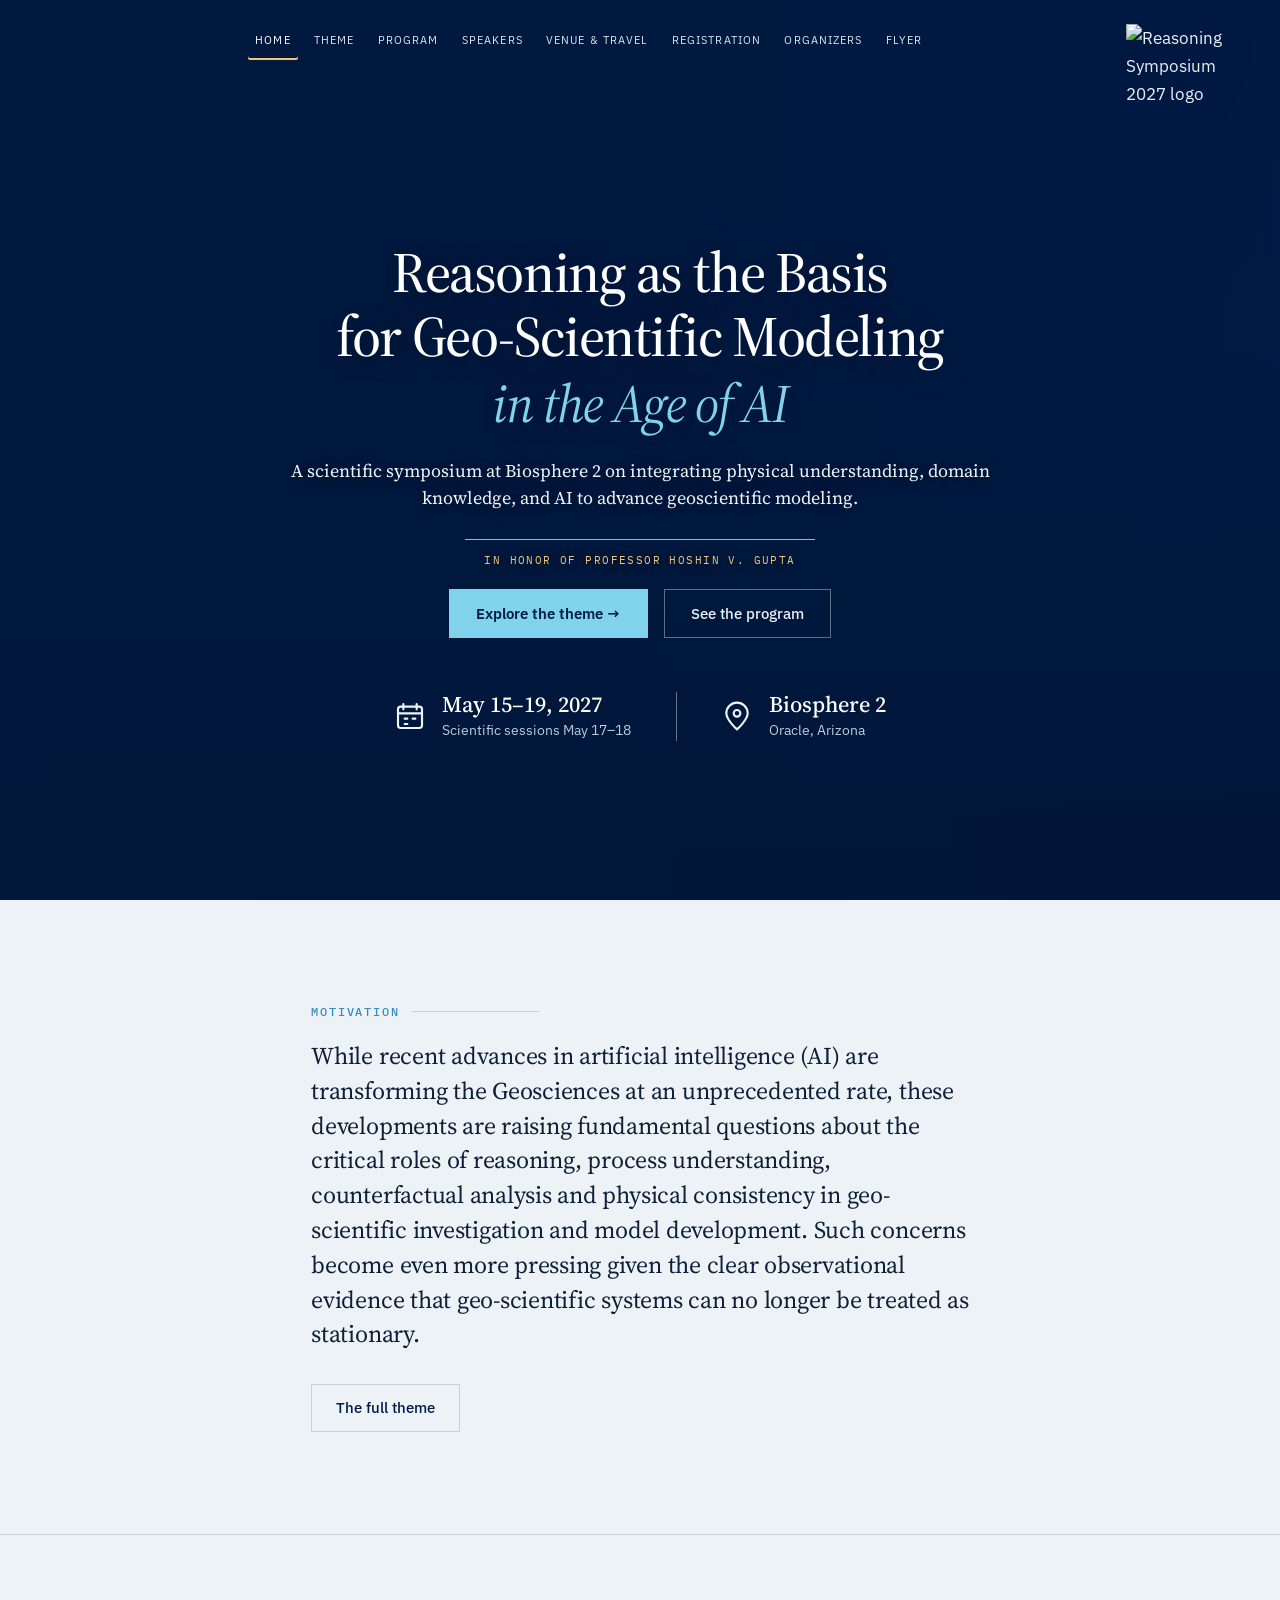
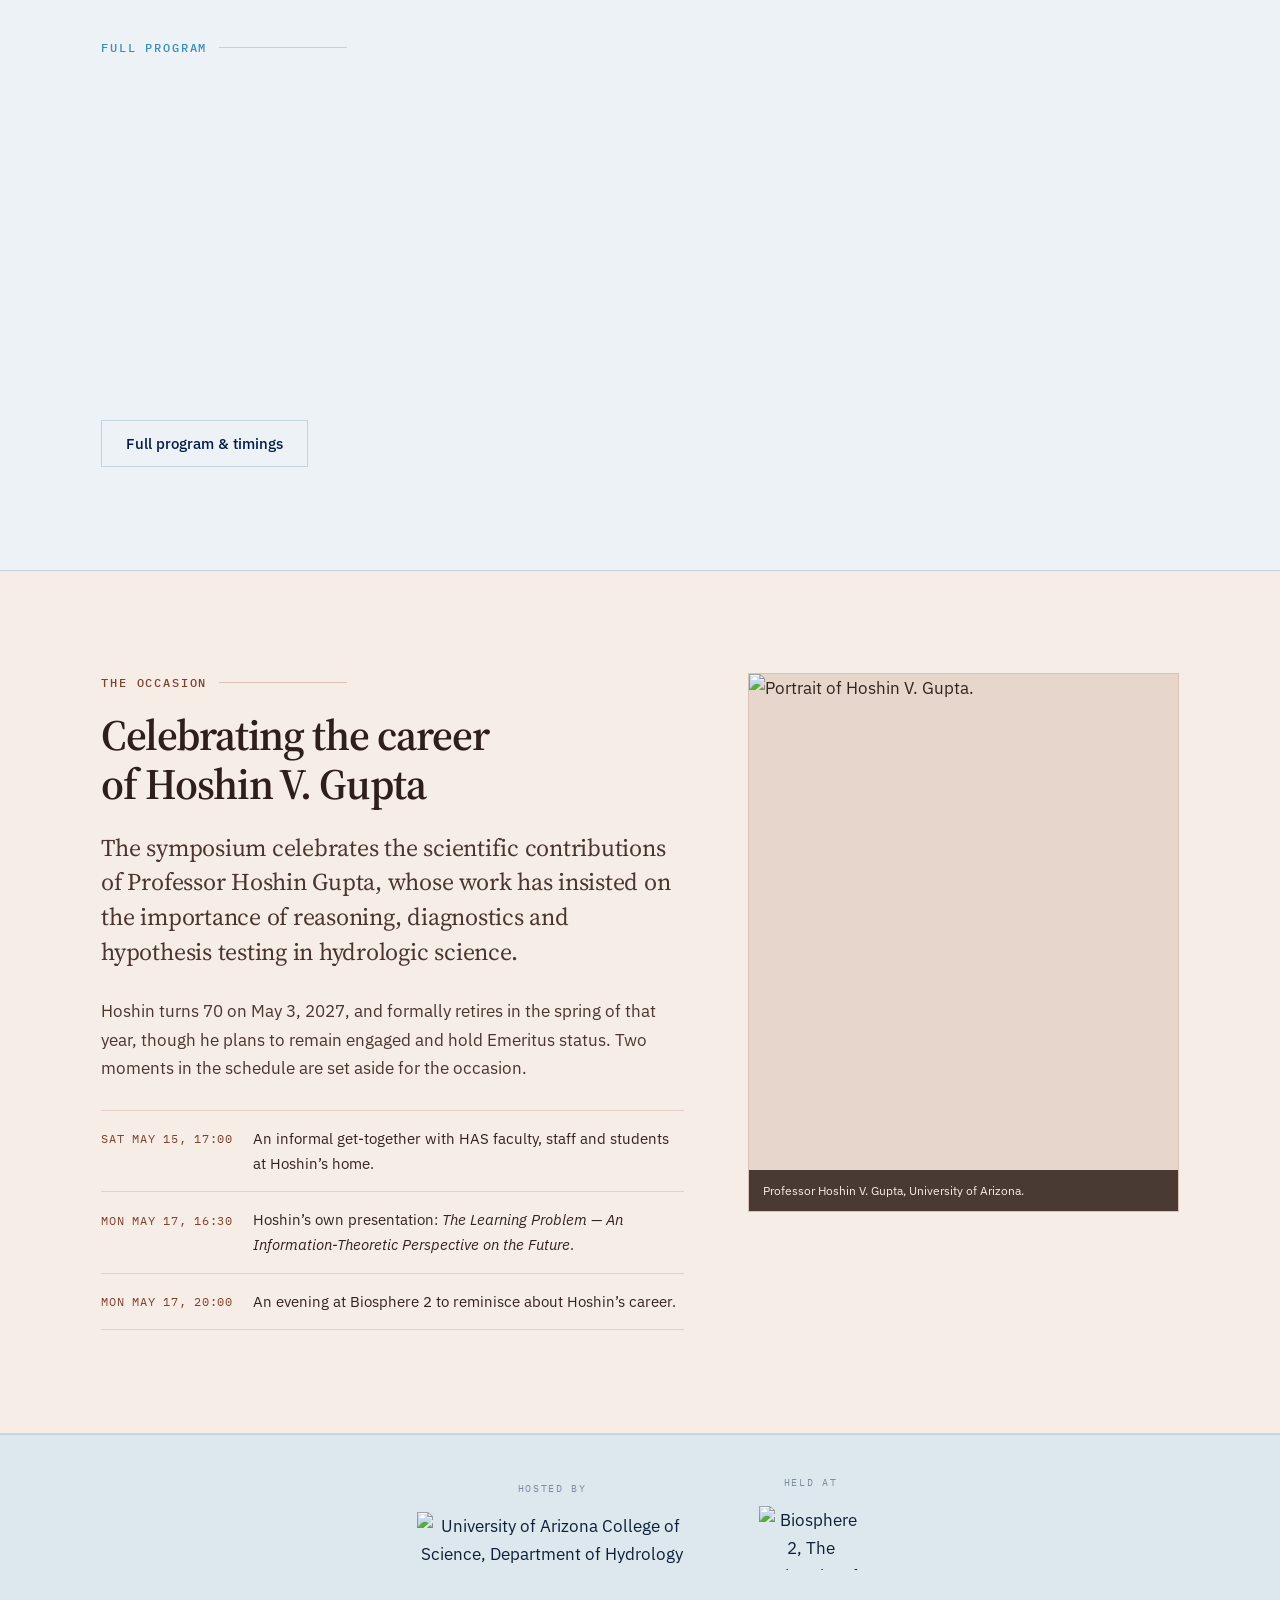
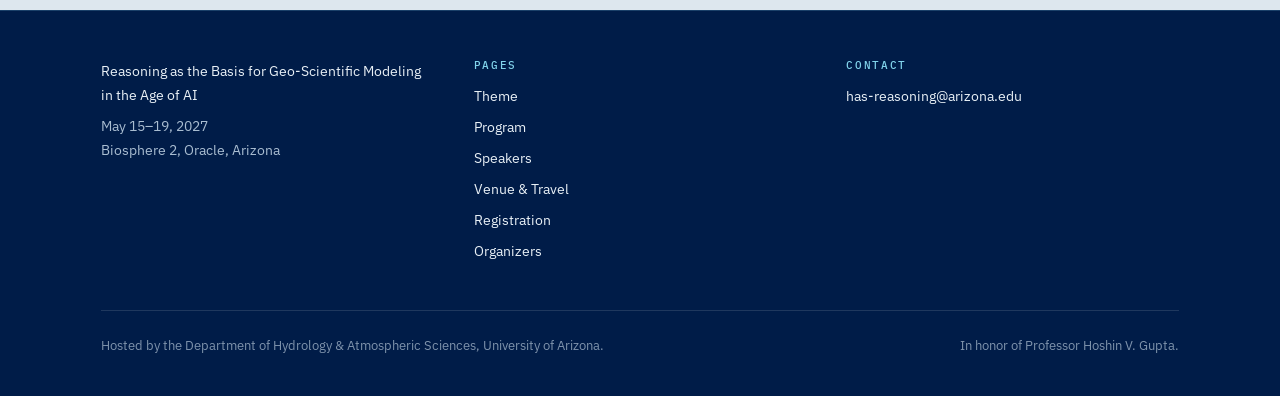
==== index.html @ d06abe56 "Update index.html" ====
<!DOCTYPE html>
<html lang="en">
<head>
<meta charset="utf-8">
<meta name="viewport" content="width=device-width, initial-scale=1">
<title>Reasoning as the Basis for Geo-Scientific Modeling in the Age of AI</title>
<meta name="description" content="A two-day scientific symposium at Biosphere 2, May 2027, on reasoning as the basis for geo-scientific modeling in the age of AI, honoring Professor Hoshin V. Gupta.">
<meta property="og:title" content="Reasoning as the Basis for Geo-Scientific Modeling in the Age of AI">
<meta property="og:description" content="A symposium on reasoning, scientific understanding, and the future of geoscientific modeling.">
<meta property="og:type" content="website">
<link rel="preconnect" href="https://fonts.googleapis.com">
<link rel="preconnect" href="https://fonts.gstatic.com" crossorigin>
<link href="https://fonts.googleapis.com/css2?family=Newsreader:ital,opsz,wght@0,6..72,300..600;1,6..72,300..500&family=IBM+Plex+Mono:wght@400;500&family=IBM+Plex+Sans:wght@400;500;600&display=swap" rel="stylesheet">
<link rel="stylesheet"href="assets/css/site.css?v=20261022editorial2">
<link rel="preload" as="image" href="assets/img/hero-biosphere2.jpg" fetchpriority="high">
<script>document.documentElement.className += " js";</script>
</head>
<body class="home-page">
<a class="skip" href="#main">Skip to content</a>
  <header class="masthead">
    <div class="wrap masthead__inner">
      <a class="brand" href="index.html">
        <b>Reasoning &amp; Geo-Scientific Modeling</b>
        <span>Biosphere 2 &middot; May 15–19, 2027</span>
      </a>
      <button class="nav-toggle" type="button" aria-expanded="false" aria-controls="primary-nav">Menu</button>
      <nav class="nav" id="primary-nav" aria-label="Primary">
        <a href="index.html" aria-current="page">Home</a>
        <a href="theme.html">Theme</a>
        <a href="program.html">Program</a>
        <a href="speakers.html">Speakers</a>
        <a href="venue.html">Venue &amp; Travel</a>
        <a href="register.html">Registration</a>
        <a href="organizers.html">Organizers</a>
        <a href="flyer.html">Flyer</a>
      </nav>
    </div>
  </header>
  <main id="main">
  <section class="hero hero--home">
    <div class="hero__media" aria-hidden="true"></div>
    <div class="hero__frame" aria-hidden="true"></div>
  
    <img class="hero__logo"
         src="assets/img/workshop-logo.webp"
         alt="Reasoning Symposium 2027 logo"
         width="800" height="800">
  
    <div class="wrap hero__inner">
  
      <h1>
        Reasoning as the Basis<br>
        for Geo-Scientific Modeling
        <em>in the Age of AI</em>
      </h1>
  
      <p class="hero__sub">
        A scientific symposium at Biosphere 2
        on integrating physical understanding,
        domain knowledge, and AI to advance
        geoscientific modeling.
      </p>
  
      <p class="hero__honoree">
        In honor of Professor Hoshin V. Gupta
      </p>
  
      <div class="btn-row">
        <a class="btn btn--primary" href="theme.html">
          Explore the theme &rarr;
        </a>
        <a class="btn btn--ghost" href="program.html">
          See the program
        </a>
      </div>
  
      <div class="hero__facts">
  
        <div class="hero__fact">
          <svg class="hero__fact-icon"
               viewBox="0 0 24 24"
               aria-hidden="true">
            <rect x="3" y="5" width="18" height="16" rx="2"/>
            <path d="M7 3v4M17 3v4M3 10h18"/>
            <path d="M8 14h2M14 14h2M8 18h2"/>
          </svg>
  
          <div>
            <strong>May 15–19, 2027</strong>
            <span>Scientific sessions May 17–18</span>
          </div>
        </div>
  
        <div class="hero__fact">
          <svg class="hero__fact-icon"
               viewBox="0 0 24 24"
               aria-hidden="true">
            <path d="M20 10c0 5-8 12-8 12S4 15 4 10
                     a8 8 0 1 1 16 0Z"/>
            <circle cx="12" cy="10" r="2.5"/>
          </svg>
  
          <div>
            <strong>Biosphere 2</strong>
            <span>Oracle, Arizona</span>
          </div>
        </div>
  
      </div>
  
    </div>
  </section>
  <section class="section">
    <div class="wrap wrap--narrow">
      <p class="eyebrow">Motivation</p>
      <p class="lede">While recent advances in artificial intelligence (AI) are transforming the
      Geosciences at an unprecedented rate, these developments are raising fundamental questions
      about the critical roles of reasoning, process understanding, counterfactual analysis and
      physical consistency in geo-scientific investigation and model development. Such concerns
      become even more pressing given the clear observational evidence that geo-scientific systems
      can no longer be treated as stationary.</p>
      <div class="btn-row"><a class="btn btn--light" href="theme.html">The full theme</a></div>
    </div>
  </section>
  <section class="section">
    <div class="wrap">
      <p class="eyebrow">Full program</p>
      <div class="grid grid--3">
        <article class="card session-key s-models reveal">
          <p class="card__tag">Monday &amp; Tuesday mornings</p>
          <h3>Models as Support for Understanding, Reasoning &amp; Discovery</h3>
          <p>What it takes for a model to function as an instrument of understanding: diagnostics,
          misspecification, and the bridge between process-based and learned representations.</p>
        </article>
        <article class="card session-key s-reflect reveal" data-delay="90">
          <p class="card__tag">Monday afternoon</p>
          <h3>The Learning Problem &mdash; Reflections on Four Decades of Systems Theory</h3>
          <p>A long view of what systems theory taught hydrology about learning from data,
          from the people who did the work.</p>
        </article>
        <article class="card session-key s-future reveal" data-delay="180">
          <p class="card__tag">Tuesday afternoon</p>
          <h3>The Learning Problem &mdash; Looking to the Future</h3>
          <p>Equation discovery, new architectures, causality and agentic methods &mdash; where
          geo-scientific model development goes from here.</p>
        </article>
      </div>
      <div class="btn-row"><a class="btn btn--light" href="program.html">Full program &amp; timings</a></div>
    </div>
  </section>
  <section class="section honor">
    <div class="wrap">
      <div class="honor__layout">
        <div>
          <p class="eyebrow">The occasion</p>
          <h2>Celebrating the career of Hoshin V. Gupta</h2>
          <p class="lede">The symposium celebrates the scientific contributions of Professor Hoshin
          Gupta, whose work has insisted on the importance of reasoning, diagnostics and
          hypothesis testing in hydrologic science.</p>
          <p>Hoshin turns 70 on May 3, 2027, and formally retires in the spring of that year,
          though he plans to remain engaged and hold Emeritus status. Two moments in the
          schedule are set aside for the occasion.</p>
          <ul class="honor__events">
            <li>
              <time datetime="2027-05-15T17:00">Sat May 15, 17:00</time>
              <span>An informal get-together with HAS faculty, staff and students at Hoshin&rsquo;s home.</span>
            </li>
            <li>
              <time datetime="2027-05-17T16:30">Mon May 17, 16:30</time>
              <span>Hoshin&rsquo;s own presentation: <em>The Learning Problem &mdash; An
              Information-Theoretic Perspective on the Future</em>.</span>
            </li>
            <li>
              <time datetime="2027-05-17T20:00">Mon May 17, 20:00</time>
              <span>An evening at Biosphere 2 to reminisce about Hoshin&rsquo;s career.</span>
            </li>
          </ul>
        </div>
        <figure class="portrait">
          <img src="assets/img/hoshin.jpg" width="900" height="1009" loading="lazy" decoding="async"
               alt="Portrait of Hoshin V. Gupta.">
          <figcaption>Professor Hoshin V. Gupta, University of Arizona.</figcaption>
        </figure>
      </div>
    </div>

  </main>
  <section class="hosts">
    <div class="wrap hosts__inner">
      <div class="hosts__item">
        <p class="hosts__k">Hosted by</p>
        <img class="hosts__has" src="assets/img/has-lockup.png" width="1216" height="235"
             loading="lazy" decoding="async"
             alt="University of Arizona College of Science, Department of Hydrology and Atmospheric Sciences.">
      </div>
      <div class="hosts__item">
        <p class="hosts__k">Held at</p>
        <img class="hosts__b2" src="assets/img/b2-logo.png" width="273" height="168"
             loading="lazy" decoding="async" alt="Biosphere 2, The University of Arizona.">
      </div>
    </div>
  </section>
  <footer class="foot">
    <div class="wrap">
      <div class="foot__grid">
        <div>
          <p style="color:var(--on-dark);margin:0 0 .5rem">Reasoning as the Basis for Geo-Scientific Modeling in the Age of AI</p>
          <p style="margin:0">May 15–19, 2027<br>Biosphere 2, Oracle, Arizona</p>
        </div>
        <div>
          <h4>Pages</h4>
          <ul><li><a href="theme.html">Theme</a></li><li><a href="program.html">Program</a></li><li><a href="speakers.html">Speakers</a></li><li><a href="venue.html">Venue &amp; Travel</a></li><li><a href="register.html">Registration</a></li><li><a href="organizers.html">Organizers</a></li></ul>
        </div>
        <div>
          <h4>Contact</h4>
          <ul>
            <li><a href="mailto:has-reasoning@arizona.edu">has-reasoning@arizona.edu</a></li>
          </ul>
        </div>
      </div>
      <div class="foot__base">
        <p>Hosted by the Department of Hydrology &amp; Atmospheric Sciences, University of Arizona.</p>
        <p>In honor of Professor Hoshin V. Gupta.</p>
      </div>
    </div>
  </footer>
  <script src="assets/js/site.js"></script>
</body>
</html>
---- assets/css/site.css ----
/* ============================================================
   Reasoning as the Basis for Geo-Scientific Modeling in the Age of AI
   Biosphere 2 · May 15–19, 2027
   ------------------------------------------------------------
   Palette note: cool glass-blue + midnight = the science.
   Mesa terracotta is reserved ONLY for content about Hoshin.
   Please keep that rule when adding sections.
   ============================================================ */


@import url('https://fonts.googleapis.com/css2?family=Source+Serif+4:ital,wght@0,400;0,500;0,600;0,700;1,400;1,500;1,600&display=swap');

:root {
  /* Core — University of Arizona palette */
  --midnight:    #001C48;
  --azurite:     #1E5288;
  --oasis:       #378DBD;
  --sky:         #81D3EB;
  --mesa:        #A95C42;
  --mesa-deep:   #7E4130;

  /* Cool "glass" surfaces — deliberately not warm cream */
  --glass:       #EDF2F6;
  --glass-deep:  #DDE7EE;
  --glass-edge:  #C3D3DE;
  --paper:       #FFFFFF;

  --ink:         #0D2038;
  --ink-soft:    #4B5F76;
  --ink-faint:   #7B8CA0;

  --on-dark:         #E8F0F6;
  --on-dark-soft:    #A9BDD1;

  /* Type */
  --display: "Source Serif 4", Georgia, serif;
  --body:    "IBM Plex Sans", -apple-system, BlinkMacSystemFont, "Segoe UI", sans-serif;
  --mono:    "IBM Plex Mono", ui-monospace, "SF Mono", Menlo, monospace;

  /* Rhythm */
  --gutter: clamp(1.25rem, 4vw, 3.5rem);
  --measure: 68ch;
  --wide: 1180px;
  --narrow: 760px;

  /* Program duration bars: pixels per minute */
  --ppm: 2.1px;
}

/* ---------- Reset & base ---------- */
*, *::before, *::after { box-sizing: border-box; }
html { -webkit-text-size-adjust: 100%; scroll-behavior: smooth; }
@media (prefers-reduced-motion: reduce) { html { scroll-behavior: auto; } }

body {
  margin: 0;
  background: var(--glass);
  color: var(--ink);
  font-family: var(--body);
  font-size: 1.0625rem;
  line-height: 1.65;
  font-feature-settings: "kern" 1;
  -webkit-font-smoothing: antialiased;
}

img { max-width: 100%; height: auto; display: block; }

h1, h2, h3, h4 {
  font-family: var(--display);
  font-weight: 500;
  line-height: 1.12;
  letter-spacing: -0.015em;
  margin: 0 0 .5em;
  text-wrap: balance;
}
h1 { font-size: clamp(2.4rem, 5.4vw, 4.1rem); }
h2 { font-size: clamp(1.85rem, 3.4vw, 2.7rem); }
h3 { font-size: clamp(1.2rem, 1.9vw, 1.45rem); }

p { margin: 0 0 1.15em; max-width: var(--measure); }
p:last-child { margin-bottom: 0; }

a { color: var(--azurite); text-underline-offset: .18em; text-decoration-thickness: 1px; }
a:hover { color: var(--mesa-deep); }

:focus-visible {
  outline: 2px solid var(--oasis);
  outline-offset: 3px;
  border-radius: 2px;
}

.skip {
  position: absolute; left: -9999px; top: 0; z-index: 100;
  background: var(--midnight); color: #fff; padding: .75rem 1.25rem;
  font: 600 .875rem/1 var(--body);
}
.skip:focus { left: 0; }

/* ---------- Shared utilities ---------- */
.wrap { width: 100%; max-width: var(--wide); margin-inline: auto; padding-inline: var(--gutter); }
.wrap--narrow { max-width: var(--narrow); }

.eyebrow {
  font-family: var(--mono);
  font-size: .72rem;
  font-weight: 500;
  letter-spacing: .16em;
  text-transform: uppercase;
  color: var(--oasis);
  margin: 0 0 1.1rem;
  display: flex;
  align-items: center;
  gap: .7rem;
}
.eyebrow::after {
  content: "";
  flex: 1;
  height: 1px;
  background: var(--glass-edge);
  max-width: 8rem;
}
.eyebrow--plain::after { display: none; }

.lede {
  font-family: var(--display);
  font-size: clamp(1.2rem, 2.1vw, 1.5rem);
  line-height: 1.45;
  color: var(--ink);
  letter-spacing: -.01em;
}

.section { padding-block: clamp(3.5rem, 8vw, 6.5rem); }
.section--tight { padding-block: clamp(2.5rem, 5vw, 4rem); }
.section + .section { border-top: 1px solid var(--glass-edge); }

.note {
  font-size: .9rem;
  color: var(--ink-soft);
  border-left: 2px solid var(--sky);
  padding-left: 1rem;
  max-width: var(--measure);
}

.btn {
  display: inline-flex; align-items: center; gap: .55rem;
  font: 500 .95rem/1 var(--body);
  padding: .95rem 1.5rem;
  border: 1px solid var(--midnight);
  background: var(--midnight);
  color: #fff;
  text-decoration: none;
  transition: background .18s ease, color .18s ease, border-color .18s ease;
}
.btn:hover { background: var(--azurite); border-color: var(--azurite); color: #fff; }
.btn--ghost { background: transparent; color: var(--on-dark); border-color: rgba(232,240,246,.4); }
.btn--ghost:hover { background: rgba(232,240,246,.1); color: #fff; border-color: var(--on-dark); }
.btn--light { background: transparent; color: var(--midnight); border-color: var(--glass-edge); }
.btn--light:hover { background: var(--midnight); color: #fff; border-color: var(--midnight); }
.btn-row { display: flex; flex-wrap: wrap; gap: .85rem; margin-top: 2rem; }

/* ---------- Masthead ---------- */
.masthead {
  position: sticky; top: 0; z-index: 50;
  background: rgba(0, 28, 72, .94);
  backdrop-filter: saturate(160%) blur(10px);
  border-bottom: 1px solid rgba(129, 211, 235, .18);
}
.masthead__inner {
  display: flex; align-items: center; justify-content: space-between;
  gap: 1.5rem; min-height: 64px;
}
.brand {
  font-family: var(--mono);
  font-size: .74rem;
  letter-spacing: .13em;
  text-transform: uppercase;
  color: var(--on-dark);
  text-decoration: none;
  line-height: 1.35;
  display: block;
}
.brand b { display: block; font-weight: 600; color: #fff; }
.brand span { color: var(--sky); font-weight: 400; letter-spacing: .1em; }

.nav { display: flex; align-items: center; gap: .25rem; flex-wrap: wrap; }
.nav a {
  font-size: .875rem;
  color: var(--on-dark-soft);
  text-decoration: none;
  padding: .5rem .7rem;
  border-radius: 2px;
  white-space: nowrap;
  transition: color .15s ease, background .15s ease;
}
.nav a:hover { color: #fff; background: rgba(255,255,255,.07); }
.nav a[aria-current="page"] { color: #fff; box-shadow: inset 0 -2px 0 var(--sky); }

.nav-toggle {
  display: none;
  background: none; border: 1px solid rgba(232,240,246,.3); color: var(--on-dark);
  font: 500 .8rem/1 var(--mono); letter-spacing: .1em; text-transform: uppercase;
  padding: .6rem .8rem; cursor: pointer;
}

@media (max-width: 860px) {
  .nav-toggle { display: block; }
  .nav {
    display: none;
    position: absolute; left: 0; right: 0; top: 100%;
    flex-direction: column; align-items: stretch; gap: 0;
    background: var(--midnight);
    border-bottom: 1px solid rgba(129,211,235,.2);
    padding: .5rem var(--gutter) 1.25rem;
  }
  .nav[data-open="true"] { display: flex; }
  .nav a { padding: .85rem .2rem; border-bottom: 1px solid rgba(255,255,255,.07); }
}

/* ---------- Hero ---------- */
.hero {
  position: relative;
  background: var(--midnight);
  color: var(--on-dark);
  overflow: hidden;
  isolation: isolate;
}
.hero__media {
  position: absolute; inset: 0; z-index: -2;
  background-size: cover;
  background-position: 62% 55%;
  opacity: 1;
}
/* Declared here, not via a custom property set in an inline style: url() inside
   a custom property is resolved relative to the stylesheet that consumes the
   var(), which silently rewrote this path to assets/css/assets/img/... */
.hero--home .hero__media { background-image: url("../img/hero-biosphere2.jpg"); }
/* Fallback atmosphere when no photograph is present: the B2 space-frame */
.hero__frame {
  position: absolute; inset: 0; z-index: -1;
  background:
    linear-gradient(180deg, rgba(0,28,72,.42) 0%, rgba(0,28,72,.06) 30%, rgba(0,28,72,.6) 86%, var(--midnight) 100%),
    linear-gradient(96deg, rgba(0,28,72,.94) 0%, rgba(0,28,72,.86) 28%, rgba(0,28,72,.5) 56%, rgba(0,28,72,.16) 78%, rgba(0,28,72,.26) 100%);
}
/* Interior pages have no photograph, so they keep the original atmosphere. */
.hero--plain .hero__frame {
  background:
    linear-gradient(180deg, rgba(0,28,72,.35) 0%, rgba(0,28,72,.82) 62%, var(--midnight) 100%),
    radial-gradient(120% 90% at 78% 8%, rgba(55,141,189,.5) 0%, transparent 58%),
    radial-gradient(90% 70% at 8% 92%, rgba(30,82,136,.55) 0%, transparent 60%);
}
.hero__truss {
  position: absolute; inset: 0; z-index: -1;
  width: 100%; height: 100%;   /* replaced element: without this it collapses to 300x150 */
  opacity: .16;
  pointer-events: none;
}
.hero--plain .hero__truss { opacity: .08; }
.hero__mark {
  position: absolute;
  z-index: 0;
  width: clamp(250px, 29vw, 410px);
  height: auto;
  right: clamp(-105px, -5vw, -45px);
  top: 50%;
  transform: translateY(-50%);
  opacity: .2;
  pointer-events: none;
  user-select: none;
  filter: saturate(.8);
}

.hero__inner { padding-block: clamp(4.5rem, 13vw, 9rem) clamp(3.5rem, 8vw, 5.5rem); position: relative; z-index: 1; }

@media (max-width: 760px) {
  .hero__media { background-position: 68% 50%; }
  .hero:not(.hero--plain) .hero__frame {
    background:
      linear-gradient(180deg, rgba(0,28,72,.72) 0%, rgba(0,28,72,.66) 40%, rgba(0,28,72,.88) 86%, var(--midnight) 100%),
      linear-gradient(0deg, rgba(0,20,52,.3), rgba(0,20,52,.3));
  }
  .hero__mark {
    width: clamp(205px, 62vw, 270px);
    right: -82px;
    opacity: .11;
  }
}

.hero .eyebrow { color: var(--sky); }
.hero .eyebrow::after { background: rgba(129,211,235,.3); }

.hero h1 {
  color: #fff;
  max-width: 17ch;
  font-weight: 400;
  letter-spacing: -.025em;
  text-shadow: 0 1px 24px rgba(0,14,36,.55);
}
.hero__sub, .hero .eyebrow, .hero__honoree { text-shadow: 0 1px 12px rgba(0,14,36,.5); }
.hero h1 em {
  font-style: italic;
  color: var(--sky);
}
.hero__sub {
  font-family: var(--display);
  font-size: clamp(1.1rem, 2vw, 1.4rem);
  line-height: 1.5;
  color: var(--on-dark);
  max-width: 46ch;
  margin-top: 1.5rem;
}
.hero__honoree {
  display: inline-block;
  margin-top: 1.4rem;
  font-family: var(--mono);
  font-size: .78rem;
  letter-spacing: .1em;
  text-transform: uppercase;
  color: #E8C4B3;
  border-top: 1px solid rgba(169,92,66,.85);
  padding-top: .75rem;
}

/* ---------- Datestrip (at a glance) ---------- */
.strip {
  background: var(--midnight);
  border-top: 1px solid rgba(129,211,235,.2);
  color: var(--on-dark);
}
.strip__grid {
  display: grid;
  grid-template-columns: repeat(auto-fit, minmax(190px, 1fr));
  gap: 1px;
  background: rgba(129,211,235,.18);
  border-inline: 1px solid rgba(129,211,235,.18);
}
.strip__cell { background: var(--midnight); padding: 1.5rem 1.4rem; }
.strip__k {
  font-family: var(--mono); font-size: .68rem; letter-spacing: .15em;
  text-transform: uppercase; color: var(--sky); margin: 0 0 .5rem;
}
.strip__v { font-family: var(--display); font-size: 1.22rem; line-height: 1.3; color: #fff; margin: 0; }
.strip__v small { display: block; font-family: var(--body); font-size: .82rem; color: var(--on-dark-soft); margin-top: .3rem; letter-spacing: 0; }

/* ---------- Cards / grids ---------- */
.grid { display: grid; gap: 1.5rem; }
.grid--3 { grid-template-columns: repeat(auto-fit, minmax(265px, 1fr)); }
.grid--2 { grid-template-columns: repeat(auto-fit, minmax(320px, 1fr)); }

.card {
  background: var(--paper);
  border: 1px solid var(--glass-edge);
  padding: 1.75rem;
  display: flex; flex-direction: column;
}
.card__tag {
  font-family: var(--mono); font-size: .68rem; letter-spacing: .14em;
  text-transform: uppercase; color: var(--oasis); margin: 0 0 .85rem;
}
.card h3 { margin-bottom: .6rem; }
.card p { font-size: .95rem; color: var(--ink-soft); }

/* Session cards carry a colour key reused on the Program & Speakers pages */
.session-key { border-top: 3px solid var(--sess, var(--azurite)); }
.s-models    { --sess: #1E5288; }
.s-reflect   { --sess: #378DBD; }
.s-future    { --sess: #007D84; }
.s-hvg       { --sess: var(--mesa); }

/* ---------- Honoring Hoshin band (the ONLY warm surface) ---------- */
.honor {
  background: #F6EDE7;
  border-block: 1px solid #E3CFC3;
  color: #33231C;
}
.honor .eyebrow { color: var(--mesa-deep); }
.honor .eyebrow::after { background: #DCC3B5; }
.honor h2 { color: #2E1F19; }
.honor p { color: #4A362D; }
.honor a { color: var(--mesa-deep); }
.honor__layout {
  display: grid;
  grid-template-columns: minmax(0, 1.15fr) minmax(0, .85fr);
  gap: clamp(2rem, 5vw, 4rem);
  align-items: start;
}
@media (max-width: 800px) { .honor__layout { grid-template-columns: 1fr; } }

.portrait {
  position: relative;
  background: #E7D6CB;
  border: 1px solid #D9C2B4;
  aspect-ratio: 4 / 5;
  display: flex; align-items: center; justify-content: center;
  overflow: hidden;
}
.portrait img { width: 100%; height: 100%; object-fit: cover; object-position: 50% 50%; }
.portrait__ph {
  font-family: var(--mono); font-size: .72rem; letter-spacing: .12em;
  text-transform: uppercase; color: #9C7A66; text-align: center;
  padding: 1.5rem; line-height: 1.7;
}
.portrait figcaption {
  position: absolute; left: 0; right: 0; bottom: 0;
  background: rgba(46,31,25,.85); color: #F6EDE7;
  font: 400 .78rem/1.5 var(--body);
  padding: .7rem .9rem;
}

.honor__events { list-style: none; margin: 1.75rem 0 0; padding: 0; }
.honor__events li {
  display: grid; grid-template-columns: 8.5rem 1fr; gap: 1rem;
  padding: .95rem 0; border-top: 1px solid #E3CFC3;
  font-size: .95rem;
}
.honor__events li:last-child { border-bottom: 1px solid #E3CFC3; }
.honor__events time {
  font-family: var(--mono); font-size: .78rem; letter-spacing: .06em;
  text-transform: uppercase; color: var(--mesa-deep); padding-top: .15rem;
}
@media (max-width: 520px) { .honor__events li { grid-template-columns: 1fr; gap: .25rem; } }

/* ---------- Key dates ---------- */
.dates { list-style: none; margin: 0; padding: 0; }
.dates li {
  display: grid;
  grid-template-columns: 14rem 1fr;
  gap: 1.5rem;
  padding: 1.15rem 0;
  border-top: 1px solid var(--glass-edge);
  align-items: baseline;
}
.dates li:last-child { border-bottom: 1px solid var(--glass-edge); }
.dates time {
  font-family: var(--mono); font-size: .82rem; letter-spacing: .05em;
  color: var(--midnight); font-weight: 500;
}
.dates strong { font-weight: 500; }
.dates .tentative {
  font-family: var(--mono); font-size: .66rem; letter-spacing: .12em;
  text-transform: uppercase; color: var(--mesa-deep);
  border: 1px solid #DCBCAE; background: #F9F0EB;
  padding: .12rem .45rem; margin-left: .6rem; white-space: nowrap;
  vertical-align: .1em;
}
.dates li[data-now] time { color: var(--mesa-deep); }
@media (max-width: 640px) { .dates li { grid-template-columns: 1fr; gap: .3rem; } }

/* ---------- Official workshop materials ---------- */
.materials { background: var(--glass-deep); }
.materials__grid {
  display: grid;
  grid-template-columns: minmax(210px, .75fr) minmax(430px, 1.6fr);
  gap: clamp(2.5rem, 7vw, 6rem);
  align-items: center;
}
.materials__logo { text-align: center; }
.materials__logo img {
  width: min(100%, 330px);
  margin-inline: auto;
  filter: drop-shadow(0 18px 30px rgba(0, 28, 72, .18));
}
.materials__logo figcaption { margin-top: 1rem; }
.materials__flyer {
  display: grid;
  grid-template-columns: minmax(180px, 250px) minmax(0, 1fr);
  gap: clamp(1.75rem, 4vw, 3rem);
  align-items: center;
}
.materials__flyer-image {
  display: block;
  border: 1px solid var(--glass-edge);
  background: var(--midnight);
  box-shadow: 0 18px 42px rgba(0, 28, 72, .18);
}
.materials__flyer-image img { width: 100%; height: auto; }
.materials__flyer-copy h2 { color: var(--midnight); }

@media (max-width: 880px) {
  .materials__grid { grid-template-columns: 1fr; }
  .materials__logo { text-align: left; }
  .materials__logo img { width: min(62vw, 260px); margin-inline: 0; }
}

@media (max-width: 560px) {
  .materials__flyer { grid-template-columns: 1fr; }
  .materials__flyer-image { max-width: 260px; }
}

/* ============================================================
   PROGRAM — the signature element.
   Every block's bar is scaled to its true duration in minutes;
   presentation bars split talk time from discussion time.
   ============================================================ */
.day { margin-top: 3.25rem; }
.day:first-of-type { margin-top: 0; }

.day__head {
  position: sticky; top: 64px; z-index: 20;
  background: var(--glass);
  padding: 1rem 0 .75rem;
  border-bottom: 2px solid var(--midnight);
  display: flex; align-items: baseline; gap: 1rem; flex-wrap: wrap;
}
.day__date {
  font-family: var(--mono); font-size: .74rem; letter-spacing: .15em;
  text-transform: uppercase; color: var(--oasis);
}
.day__name { font-family: var(--display); font-size: 1.6rem; margin: 0; letter-spacing: -.015em; }
.day__where { font-size: .85rem; color: var(--ink-soft); margin-left: auto; }

.slot {
  display: grid;
  grid-template-columns: 8.5rem 1fr;
  gap: 1.5rem;
  padding: 1.15rem 0;
  border-bottom: 1px solid var(--glass-edge);
}
.slot__time {
  font-family: var(--mono); font-size: .82rem; letter-spacing: .02em;
  color: var(--ink); padding-top: .1rem; white-space: nowrap;
}
.slot__body { min-width: 0; }
.slot__title { font-family: var(--body); font-weight: 500; font-size: 1.02rem; margin: 0; }
.slot__meta { font-size: .875rem; color: var(--ink-soft); margin: .3rem 0 0; }

/* Session headers within a day */
.slot--session { background: transparent; border-bottom: 1px solid var(--glass-edge); }
.slot--session .slot__title {
  font-family: var(--display); font-weight: 500; font-size: 1.3rem;
  border-left: 3px solid var(--sess, var(--azurite)); padding-left: .85rem; margin-left: -1rem;
}
/* Nested talks inside a session */
.slot--sub { padding-left: 0; }
.slot--sub .slot__body { padding-left: 1.25rem; border-left: 1px solid var(--glass-deep); }
.slot--break .slot__title { color: var(--ink-faint); font-weight: 400; font-style: italic; }
.slot--meal .slot__title { color: var(--ink-soft); font-weight: 400; }
.slot--hvg .slot__title { color: var(--mesa-deep); }
.slot--hvg .slot__body { border-left-color: #E0C4B7; }

/* Duration bar */
.bar {
  display: flex; align-items: stretch; flex-wrap: wrap; gap: 2px;
  margin-top: .6rem;
  max-width: 100%;
}
.bar__seg {
  flex: none;
  height: 7px;
  width: calc(var(--m, 0) * var(--ppm));
  background: var(--sess, var(--azurite));
  min-width: 2px;
  transform-origin: left center;
}
.bar__qa {
  flex: none;
  height: 7px;
  width: calc(var(--q, 0) * var(--ppm));
  background: repeating-linear-gradient(
    135deg,
    var(--sess, var(--azurite)) 0 2px,
    transparent 2px 5px
  );
  box-shadow: inset 0 0 0 1px color-mix(in srgb, var(--sess, #1E5288) 35%, transparent);
  min-width: 2px;
}
.bar--muted .bar__seg { background: var(--glass-edge); }
.bar__label {
  font-family: var(--mono); font-size: .68rem; letter-spacing: .06em; line-height: 7px;
  color: var(--ink-faint); align-self: center; padding-left: .6rem; white-space: nowrap;
}
@media (max-width: 720px) {
  .bar__label { width: 100%; padding-left: 0; padding-top: .45rem; line-height: 1.4; }
}

.legend {
  display: flex; flex-wrap: wrap; gap: 1.5rem 2rem;
  padding: 1.25rem 1.5rem; margin-bottom: 2.5rem;
  background: var(--paper); border: 1px solid var(--glass-edge);
  font-family: var(--mono); font-size: .74rem; letter-spacing: .04em; color: var(--ink-soft);
  align-items: center;
}
.legend__item { display: flex; align-items: center; gap: .6rem; }
.legend__swatch { width: 34px; height: 7px; background: var(--azurite); flex: none; }
.legend__swatch--qa {
  background: repeating-linear-gradient(135deg, var(--azurite) 0 2px, transparent 2px 5px);
  box-shadow: inset 0 0 0 1px rgba(30,82,136,.35);
}

@media (max-width: 720px) {
  :root { --ppm: 1.15px; }
  .slot { grid-template-columns: 1fr; gap: .35rem; }
  .slot__time { color: var(--oasis); }
  .slot--session .slot__title { margin-left: 0; }
  .day__head { top: 56px; }
}

/* ---------- Speakers ---------- */
.speaker-notice {
  background: #FDF6F2;
  border: 1px solid #E6CDC0;
  border-left: 3px solid var(--mesa);
  padding: 1.35rem 1.6rem;
  margin-bottom: 3rem;
  max-width: var(--measure);
}
.speaker-notice p { font-size: .95rem; color: #4A362D; }
.speaker-notice strong { color: var(--mesa-deep); }

.sess-block { margin-top: 3.25rem; }
.sess-block:first-of-type { margin-top: 0; }
.sess-block__head {
  border-top: 3px solid var(--sess, var(--azurite));
  padding-top: 1.1rem;
  margin-bottom: 1.75rem;
}
.sess-block__when {
  font-family: var(--mono); font-size: .72rem; letter-spacing: .14em;
  text-transform: uppercase; color: var(--oasis); margin: 0 0 .5rem;
}
.sess-block__head h2 { font-size: clamp(1.5rem, 2.6vw, 2rem); margin-bottom: .35rem; }

/* Hairlines are drawn inside each card rather than by a 1px grid gap over a
   dark background, so a row that does not divide evenly leaves white space
   instead of a grey block. */
.people {
  display: grid; grid-template-columns: repeat(auto-fit, minmax(280px, 1fr));
  background: var(--paper); border: 1px solid var(--glass-edge);
}
.person {
  background: var(--paper); padding: 1.4rem 1.5rem;
  box-shadow: inset -1px -1px 0 var(--glass-edge);
}
.person__role {
  font-family: var(--mono); font-size: .66rem; letter-spacing: .14em;
  text-transform: uppercase; color: var(--sess, var(--azurite)); margin: 0 0 .55rem;
  display: flex; align-items: center; gap: .5rem;
}
.person__name { font-family: var(--display); font-size: 1.22rem; margin: 0 0 .2rem; letter-spacing: -.01em; }
.person__affil { font-size: .875rem; color: var(--ink-soft); margin: 0; }
.person__topic { font-size: .875rem; color: var(--ink); margin: .65rem 0 0; padding-top: .65rem; border-top: 1px solid var(--glass-deep); }
.person--alt { background: var(--glass); }
.person--alt .person__name { font-size: 1.05rem; }

.badge {
  font-family: var(--mono); font-size: .6rem; letter-spacing: .1em;
  text-transform: uppercase; padding: .15rem .4rem;
  border: 1px solid currentColor; color: var(--ink-faint);
  font-weight: 400;
}
.badge--invited { color: var(--mesa-deep); background: #FBF3EF; border-color: #E0C4B7; }

/* ---------- Committee ---------- */
.roster { display: grid; grid-template-columns: repeat(auto-fit, minmax(230px, 1fr)); gap: 1px; background: var(--glass-edge); border: 1px solid var(--glass-edge); }
.roster__cell { background: var(--paper); padding: 1.35rem 1.5rem; }
.roster__cell h3 { font-family: var(--body); font-weight: 500; font-size: 1.02rem; margin: 0 0 .2rem; letter-spacing: 0; }
.roster__cell p { font-size: .85rem; color: var(--ink-soft); margin: 0; }

.tasks { list-style: none; margin: 0; padding: 0; }
.tasks li {
  display: grid; grid-template-columns: minmax(0, 1fr) minmax(0, 1fr);
  gap: 1.5rem; padding: .9rem 0; border-top: 1px solid var(--glass-edge);
  font-size: .95rem;
}
.tasks li:last-child { border-bottom: 1px solid var(--glass-edge); }
.tasks span { color: var(--ink-soft); }
@media (max-width: 560px) { .tasks li { grid-template-columns: 1fr; gap: .2rem; } }

/* ---------- Venue ---------- */
.figure-ph {
  background: var(--glass-deep);
  border: 1px solid var(--glass-edge);
  aspect-ratio: 16 / 9;
  display: flex; align-items: center; justify-content: center;
  overflow: hidden;
  position: relative;
}
.figure-ph--tall { aspect-ratio: 3 / 2; }
.figure-ph img { width: 100%; height: 100%; object-fit: cover; }
.figure-ph__label {
  font-family: var(--mono); font-size: .72rem; letter-spacing: .12em;
  text-transform: uppercase; color: var(--ink-faint); text-align: center;
  padding: 1.5rem; line-height: 1.8;
}
figure { margin: 0; }
figure figcaption { font-size: .84rem; color: var(--ink-soft); margin-top: .7rem; }

/* ---------- Callout / CTA band ---------- */
.cta {
  background: var(--midnight);
  color: var(--on-dark);
  padding-block: clamp(3rem, 7vw, 5rem);
}
.cta h2 { color: #fff; }
.cta p { color: var(--on-dark-soft); }
.cta .eyebrow { color: var(--sky); }
.cta .eyebrow::after { background: rgba(129,211,235,.3); }
.cta a { color: var(--sky); }

/* ---------- Host / venue logo band ----------
   The UA and Biosphere 2 marks are both dark-on-transparent official artwork,
   so they sit on a light surface above the footer rather than inside it.
   Please don't recolour them -- both brands specify their own usage. */
.hosts {
  background: var(--glass-deep);
  border-top: 1px solid var(--glass-edge);
  padding-block: 2.5rem;
}
.hosts__inner {
  display: flex; flex-wrap: wrap; align-items: center;
  justify-content: center; gap: clamp(2rem, 6vw, 4.5rem);
}
.hosts__item { display: flex; flex-direction: column; align-items: center; gap: .9rem; text-align: center; }
.hosts__k {
  font-family: var(--mono); font-size: .64rem; letter-spacing: .16em;
  text-transform: uppercase; color: var(--ink-faint); margin: 0;
}
.hosts img { display: block; }
/* The B2 mark is a wordmark lockup, not an icon, so it needs enough height for
   its "The University of Arizona" line to stay legible. Sized against the HAS
   lockup so the two read as siblings rather than one dominating. */
.hosts__has { height: 52px; width: auto; }
.hosts__b2 { height: 64px; width: auto; }
@media (max-width: 560px) {
  .hosts__has { height: 38px; }
  .hosts__b2 { height: 50px; }
}

/* ---------- Footer ---------- */
.foot {
  background: var(--midnight);
  color: var(--on-dark-soft);
  border-top: 1px solid rgba(129,211,235,.2);
  padding-block: 3rem 2.5rem;
  font-size: .9rem;
}
.foot__grid {
  display: grid; grid-template-columns: repeat(auto-fit, minmax(220px, 1fr));
  gap: 2rem 2.5rem;
}
.foot h4 {
  font-family: var(--mono); font-size: .7rem; letter-spacing: .15em;
  text-transform: uppercase; color: var(--sky); font-weight: 500; margin: 0 0 .8rem;
}
.foot a { color: var(--on-dark); text-decoration: none; }
.foot a:hover { color: #fff; text-decoration: underline; }
.foot ul { list-style: none; margin: 0; padding: 0; }
.foot li { margin-bottom: .45rem; }
.foot__base {
  margin-top: 2.5rem; padding-top: 1.5rem;
  border-top: 1px solid rgba(255,255,255,.12);
  display: flex; flex-wrap: wrap; gap: 1rem 2rem; justify-content: space-between;
  font-size: .8rem; color: #7E93AC;
}
.foot__base p { margin: 0; max-width: none; }

/* ---------- Draft ribbon (remove before public launch) ---------- */
.draft-flag {
  background: var(--mesa-deep);
  color: #F9EFE9;
  font: 500 .74rem/1.5 var(--mono);
  letter-spacing: .09em;
  text-align: center;
  padding: .55rem 1rem;
}
.draft-flag a { color: #fff; }

/* ---------- Motion ---------- */
.reveal { opacity: 1; }
.js .reveal { opacity: 0; transform: translateY(14px); }
.reveal.is-in { opacity: 1; transform: none; transition: opacity .7s cubic-bezier(.2,.7,.3,1), transform .7s cubic-bezier(.2,.7,.3,1); }
.bar .bar__seg, .bar .bar__qa { transition: transform .8s cubic-bezier(.2,.7,.3,1); }
.js .reveal .bar__seg, .js .reveal .bar__qa { transform: scaleX(0); transform-origin: left center; }
.js .reveal.is-in .bar__seg, .js .reveal.is-in .bar__qa { transform: scaleX(1); }

@media (prefers-reduced-motion: reduce) {
  .reveal, .reveal.is-in { opacity: 1; transform: none; transition: none; }
  .js .reveal .bar__seg, .js .reveal .bar__qa { transform: none; transition: none; }
}

/* ---------- Print ---------- */
@media print {
  .masthead, .hero__truss, .nav-toggle, .draft-flag { display: none !important; }
  .js .reveal, .reveal { opacity: 1 !important; transform: none !important; }
  .bar__seg, .bar__qa { transform: none !important; }
  body { background: #fff; font-size: 11pt; }
  .day__head { position: static; }
  .slot { break-inside: avoid; }
  a { color: inherit; text-decoration: none; }
}

/* Workshop logo on homepage */
.hero--home .hero__logo {
  position: absolute;
  top: 45px;
  right: 6%;
  width: clamp(140px, 15vw, 210px);
  height: auto;
  z-index: 2;
  opacity: 0.95;
  filter: drop-shadow(0 8px 20px rgba(0,0,0,0.3));
}

/* Avoid overlapping text on smaller screens */
@media (max-width: 860px) {
  .hero--home .hero__logo {
    display: none;
  }
}


/* Hide workshop title in the header */
.masthead .brand {
  display: none;
}

/* Keep navigation aligned to the right */
.masthead__inner {
  justify-content: flex-end;
}


/* Editorial scientific typography */
h1, h2, h3, h4 {
  font-weight: 600;
  letter-spacing: -0.025em;
  line-height: 1.15;
}

/* Refined homepage title */
.hero h1 {
  font-weight: 500;
  letter-spacing: -0.025em;
}


/* Faculty committee — equal-size editorial portraits */

.roster--faculty {
  display: grid;
  grid-template-columns: repeat(4, minmax(0, 1fr));
  gap: 24px;
  background: transparent;
  border: none;
}

.roster--faculty .roster__cell {
  padding: 0;
  background: transparent;
  min-width: 0;
}

.roster--faculty .roster__photo {
  display: block;
  width: 100%;
  aspect-ratio: 4 / 5;
  height: auto;
  object-fit: cover;
  object-position: center 30%;
  margin-bottom: 14px;
}

.roster--faculty h3 {
  font-family: var(--display);
  font-size: 1.3rem;
  font-weight: 500;
  margin-bottom: 4px;
}

.roster--faculty p {
  font-size: 0.85rem;
  color: var(--ink-soft);
}

/* Tablets */
@media (max-width: 900px) {
  .roster--faculty {
    grid-template-columns: repeat(2, minmax(0, 1fr));
  }
}

/* Mobile */
@media (max-width: 520px) {
  .roster--faculty {
    gap: 16px;
  }
}


/* Two-column homepage information strip */
.strip__grid {
  grid-template-columns: repeat(2, minmax(0, 1fr));
}

@media (max-width: 600px) {
  .strip__grid {
    grid-template-columns: 1fr;
  }
}


/* Editorial registration information */

.registration-details h2 {
  font-family: var(--display);
  font-weight: 500;
  font-size: clamp(2rem, 3vw, 2.8rem);
  margin-bottom: 2.5rem;
}

.registration-details__row {
  display: grid;
  grid-template-columns: 180px minmax(0, 1fr);
  gap: 2rem;
  padding: 1.7rem 0;
  border-top: 1px solid var(--glass-edge);
}

.registration-details__row:last-child {
  border-bottom: 1px solid var(--glass-edge);
}

.registration-details__label {
  font-family: var(--body);
  font-size: 0.9rem;
  font-weight: 500;
  color: var(--azurite);
}

.registration-details__row h3 {
  font-family: var(--display);
  font-weight: 500;
  font-size: 1.5rem;
  margin-bottom: 0.5rem;
}

.registration-details__row p {
  line-height: 1.65;
  max-width: 58ch;
  color: var(--ink-soft);
}

@media (max-width: 650px) {
  .registration-details__row {
    grid-template-columns: 1fr;
    gap: 0.4rem;
  }
}


/* General Theme — editorial article typography */

.theme-essay .wrap {
  max-width: 850px;
}

.theme-essay p:not(.eyebrow) {
  font-family: var(--body);
  font-size: 1.125rem;
  font-weight: 400;
  line-height: 1.75;
  letter-spacing: 0;
  color: var(--ink);
  max-width: 70ch;
  margin-bottom: 1.5rem;
}

.theme-essay .eyebrow {
  margin-bottom: 1.75rem;
}

@media (max-width: 600px) {
  .theme-essay p:not(.eyebrow) {
    font-size: 1.05rem;
    line-height: 1.7;
  }
}


/* Homepage editorial refinement — add to the END of assets/css/site.css.
   Scoped to .home-page, so other pages remain unchanged. */

.home-page .masthead {
  position: absolute;
  inset: 0 0 auto;
  z-index: 30;
  background: transparent;
  border: 0;
  box-shadow: none;
  backdrop-filter: none;
  -webkit-backdrop-filter: none;
}

.home-page .masthead__inner {
  min-height: 80px;
  justify-content: center;
  padding-right: clamp(130px, 12vw, 175px);
}

.home-page .masthead .nav {
  display: flex;
  flex-wrap: nowrap;
  justify-content: center;
  align-items: center;
  gap: clamp(.12rem, .7vw, .65rem);
}

.home-page .masthead .nav a {
  font-size: clamp(.69rem, .78vw, .84rem);
  letter-spacing: .10em;
  text-transform: uppercase;
  padding: .7rem .45rem;
  color: #DCE6F0;
}

.home-page .masthead .nav a[aria-current="page"] {
  color: #fff;
  box-shadow: inset 0 -2px 0 #F0C77A;
}

.home-page .hero--home,
.home-page .hero--home .hero__inner {
  min-height: clamp(760px, 100svh, 950px);
}

.home-page .hero--home .hero__media {
  background-position: 55% 56%;
}

.home-page .hero--home .hero__frame {
  background:
    linear-gradient(90deg, rgba(0,24,59,.86) 0%, rgba(0,24,59,.62) 43%, rgba(0,24,59,.11) 100%),
    linear-gradient(0deg, rgba(0,20,52,.86) 0%, rgba(0,20,52,.13) 62%, rgba(0,20,52,.2) 100%);
}

.home-page .hero--home .hero__inner {
  position: relative;
  z-index: 2;
  display: flex;
  flex-direction: column;
  align-items: center;
  justify-content: center;
  text-align: center;
  padding-top: clamp(145px, 16vh, 200px);
  padding-bottom: clamp(50px, 7vh, 85px);
}

.home-page .hero--home h1 {
  width: 100%;
  max-width: 1120px;
  margin: 0;
  font-family: var(--display);
  font-size: clamp(2.45rem, 4.45vw, 4.55rem);
  font-weight: 500;
  line-height: 1.12;
  letter-spacing: -.025em;
  color: #fff;
  text-wrap: balance;
}

.home-page .hero--home h1 em {
  display: block;
  margin-top: .1em;
  font-size: .94em;
  font-weight: 400;
  color: var(--sky);
}

.home-page .hero--home .hero__sub {
  width: 100%;
  max-width: 750px;
  margin: 1.5rem auto 0;
  color: #EDF4F9;
  font: 400 clamp(1.05rem, 1.4vw, 1.25rem)/1.5 var(--display);
  text-align: center;
}

.home-page .hero--home .hero__honoree {
  width: fit-content;
  max-width: 100%;
  margin: 1.7rem auto 0;
  padding: .8rem 1.2rem 0;
  border-top: 1px solid #DBAD58;
  color: #F0C77A;
  font: 400 clamp(.68rem,.8vw,.8rem)/1.4 var(--mono);
  letter-spacing: .13em;
  text-transform: uppercase;
  text-align: center;
}

.home-page .hero--home .btn-row {
  justify-content: center;
  gap: 1rem;
  margin-top: 1.3rem;
}

.home-page .hero--home .btn {
  padding: 1rem 1.65rem;
  font-size: .95rem;
}

.home-page .btn--primary {
  background: var(--sky);
  border-color: var(--sky);
  color: var(--midnight);
  font-weight: 600;
}

.home-page .btn--primary:hover {
  background: #B4EAF5;
  border-color: #B4EAF5;
  color: var(--midnight);
}

.home-page .hero--home .hero__logo {
  position: absolute;
  z-index: 5;
  top: 24px;
  right: clamp(20px, 3vw, 58px);
  width: clamp(105px, 9vw, 145px);
  height: auto;
  opacity: 1;
  filter: drop-shadow(0 6px 18px rgba(0,12,32,.34));
}

.home-page .hero__facts {
  display: flex;
  align-items: center;
  justify-content: center;
  max-width: 100%;
  gap: 2.8rem;
  margin-top: clamp(2.7rem, 6vh, 4rem);
}

.home-page .hero__fact {
  display: flex;
  align-items: center;
  gap: 1rem;
  min-width: 0;
  text-align: left;
}

.home-page .hero__fact + .hero__fact {
  border-left: 1px solid rgba(235,244,251,.42);
  padding-left: 2.8rem;
}

.home-page .hero__fact-icon {
  width: 32px;
  height: 32px;
  flex-shrink: 0;
  fill: none;
  stroke: #ECF3F9;
  stroke-width: 1.6;
  stroke-linecap: round;
  stroke-linejoin: round;
}

.home-page .hero__fact strong {
  display: block;
  font: 500 clamp(1.18rem,1.75vw,1.55rem)/1.2 var(--display);
  color: #fff;
}

.home-page .hero__fact span {
  display: block;
  font-size: .85rem;
  color: #B9CBDD;
}

@media (max-width: 1120px) {
  .home-page .masthead__inner { padding-right: 125px; }
  .home-page .masthead .nav { gap: .15rem; }
  .home-page .masthead .nav a {
    font-size: .67rem;
    padding: .65rem .3rem;
    letter-spacing: .07em;
  }
}

@media (max-width: 860px) {
  .home-page .masthead { background: rgba(0,24,56,.45); }
  .home-page .masthead__inner {
    justify-content: flex-end;
    padding-right: var(--gutter);
    min-height: 64px;
  }
  .home-page .masthead .nav {
    display: none;
    position: absolute;
    left: 0;
    right: 0;
    top: 100%;
    flex-direction: column;
    align-items: stretch;
    gap: 0;
    background: var(--midnight);
    padding: .5rem var(--gutter) 1.25rem;
  }
  .home-page .masthead .nav[data-open="true"] { display: flex; }
  .home-page .masthead .nav a { font-size: .84rem; padding: .85rem .2rem; }
  .home-page .hero--home .hero__logo { display: none; }
}

@media (max-width: 700px) {
  .home-page .hero--home,
  .home-page .hero--home .hero__inner { min-height: 0; }
  .home-page .hero--home .hero__inner { padding-top: 125px; padding-bottom: 60px; }
  .home-page .hero--home h1 { font-size: clamp(2rem, 7.7vw, 3.3rem); }
  .home-page .hero--home h1 br { display: none; }
  .home-page .hero--home .hero__sub { font-size: 1.05rem; }
  .home-page .hero__facts {
    flex-direction: column;
    align-items: flex-start;
    gap: 1.25rem;
    margin-top: 2.4rem;
  }
  .home-page .hero__fact + .hero__fact { border-left: 0; padding-left: 0; }
}
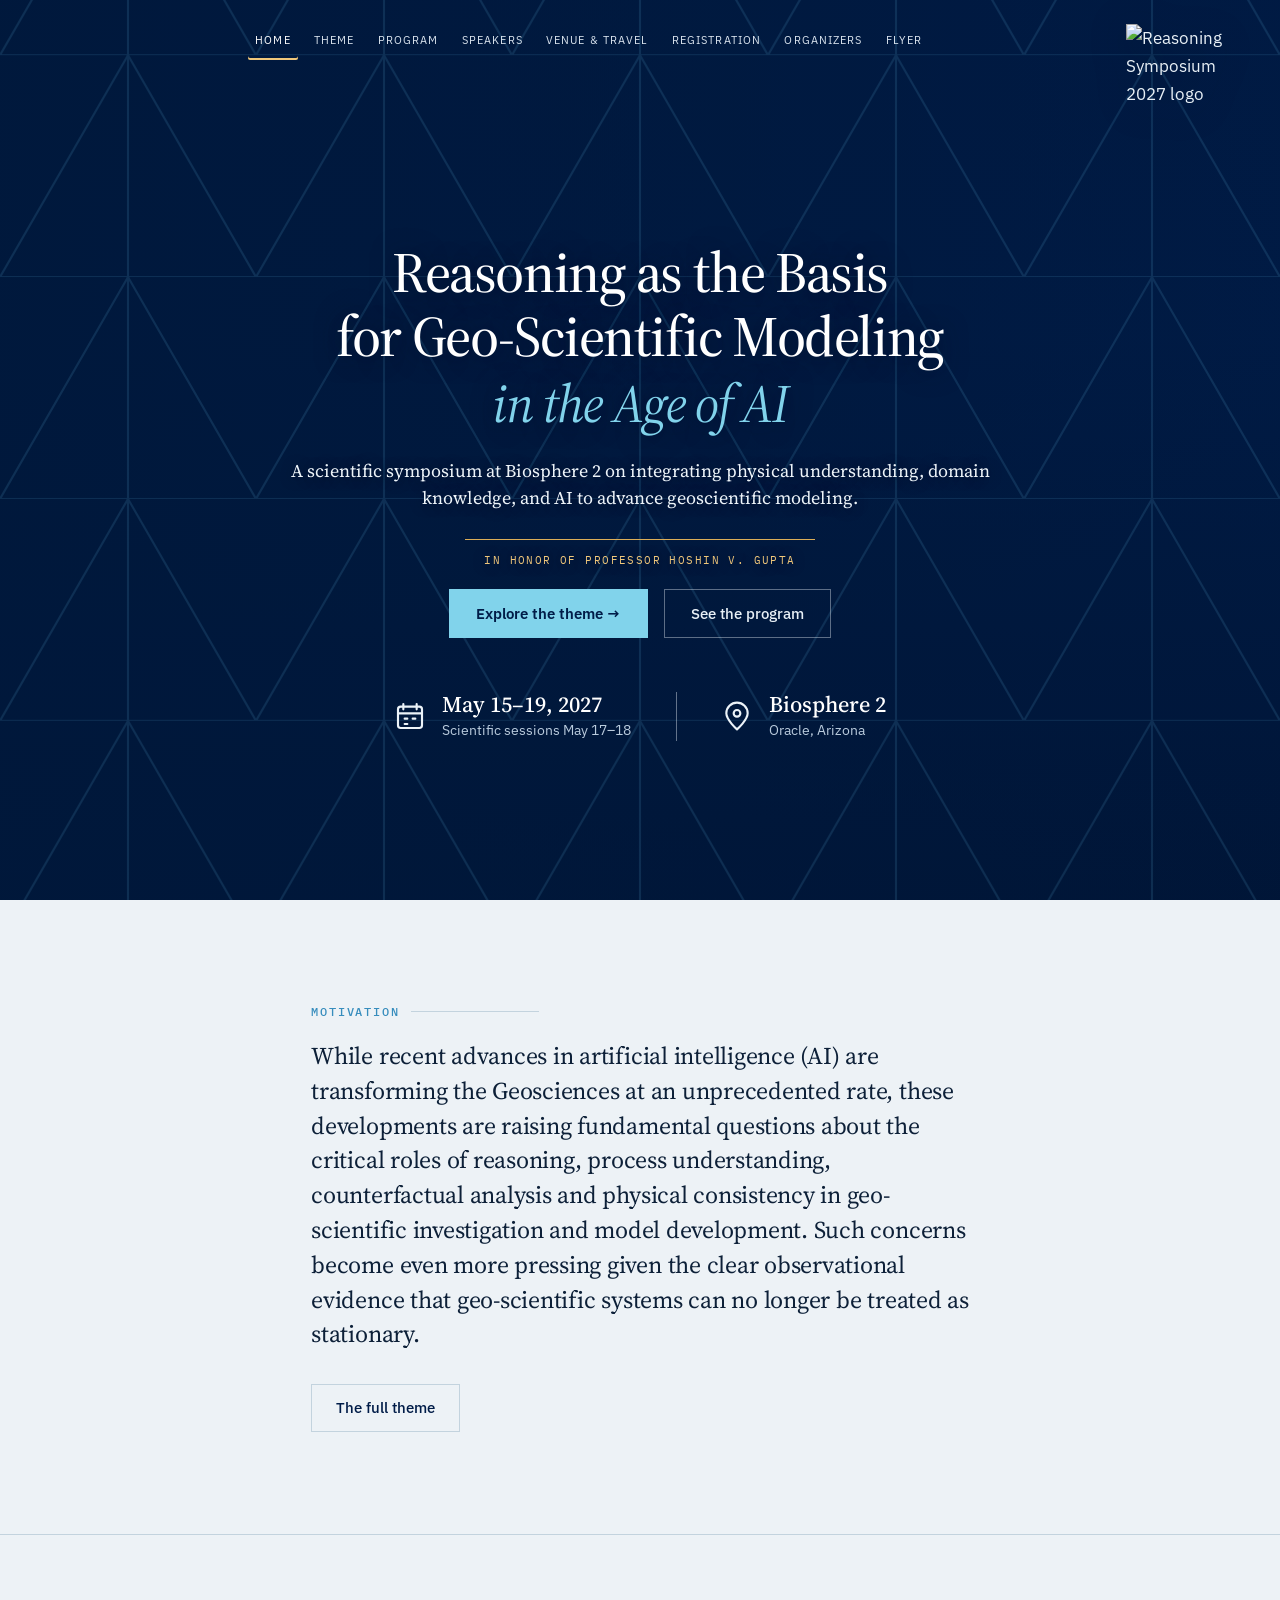
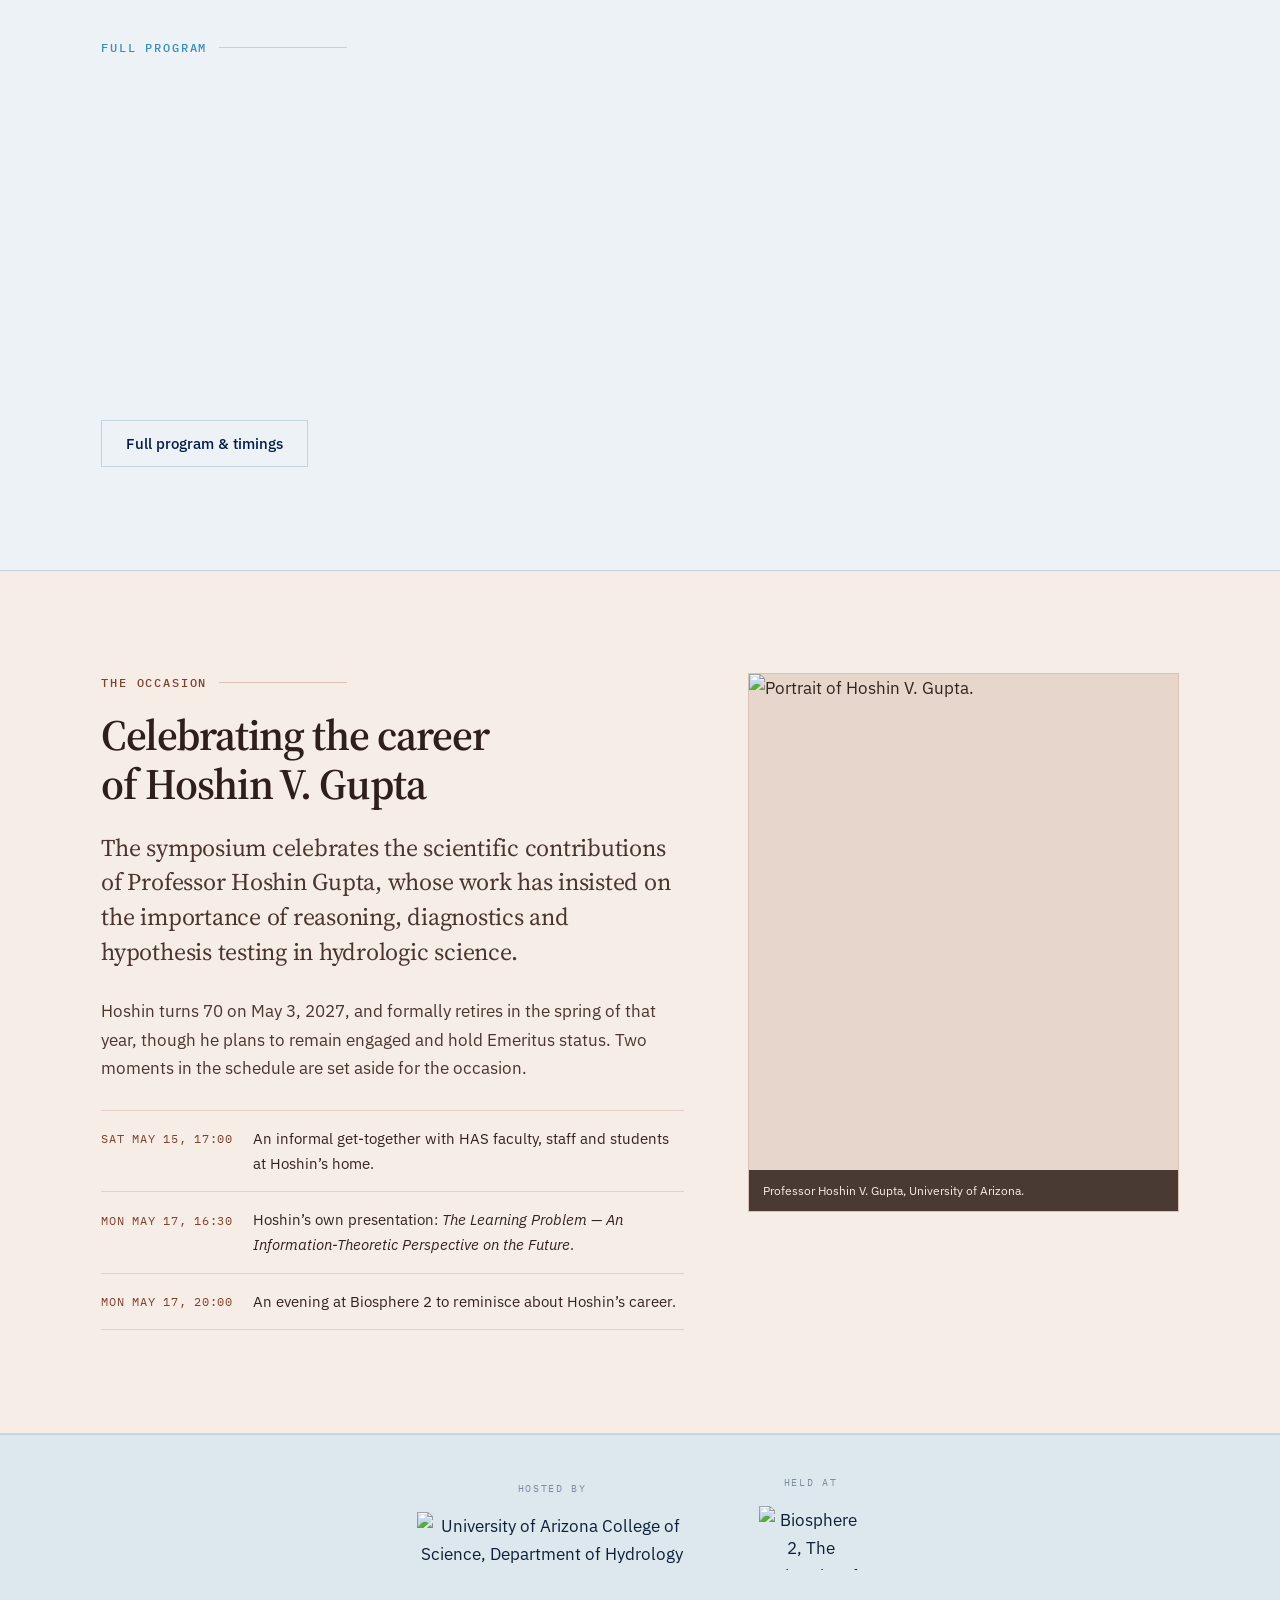
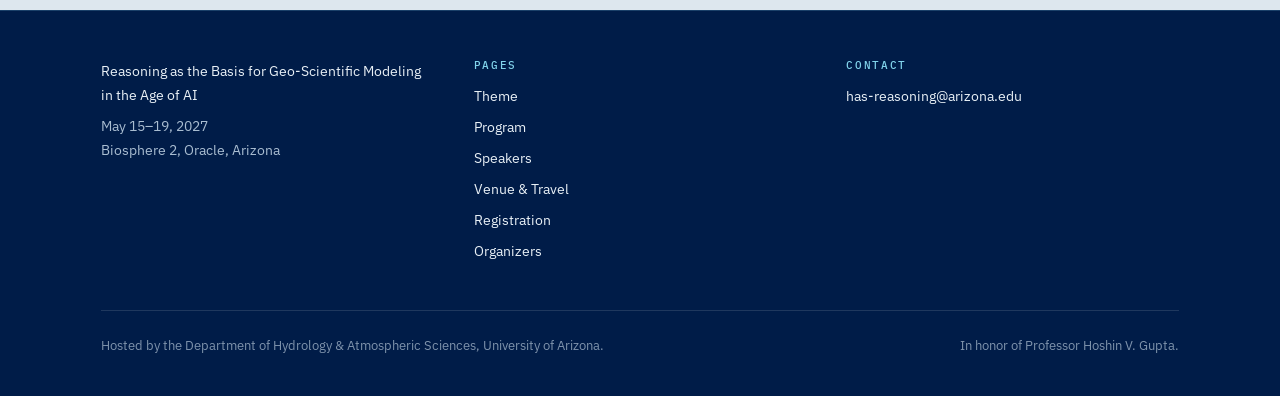
==== commit 4a7f229e: "Update index.html" ====
--- a/index.html
+++ b/index.html
@@ -40,6 +40,32 @@
   <section class="hero hero--home">
     <div class="hero__media" aria-hidden="true"></div>
     <div class="hero__frame" aria-hidden="true"></div>
+    
+<!-- Subtle geometric pattern in lower-left hero -->
+<svg class="hero__truss hero__truss--home"
+     viewBox="0 0 600 500"
+     preserveAspectRatio="xMinYMax slice"
+     aria-hidden="true"
+     focusable="false">
+  <defs>
+    <pattern id="home-triangle-grid"
+             width="120"
+             height="104"
+             patternUnits="userSpaceOnUse">
+      <path
+        d="M0 104 L60 0 L120 104 Z
+           M60 0 L60 104
+           M0 104 L120 104"
+        fill="none"
+        stroke="#58A8D0"
+        stroke-width="1"/>
+    </pattern>
+  </defs>
+  <rect width="600"
+        height="500"
+        fill="url(#home-triangle-grid)"/>
+</svg>
+
   
     <img class="hero__logo"
          src="assets/img/workshop-logo.webp"
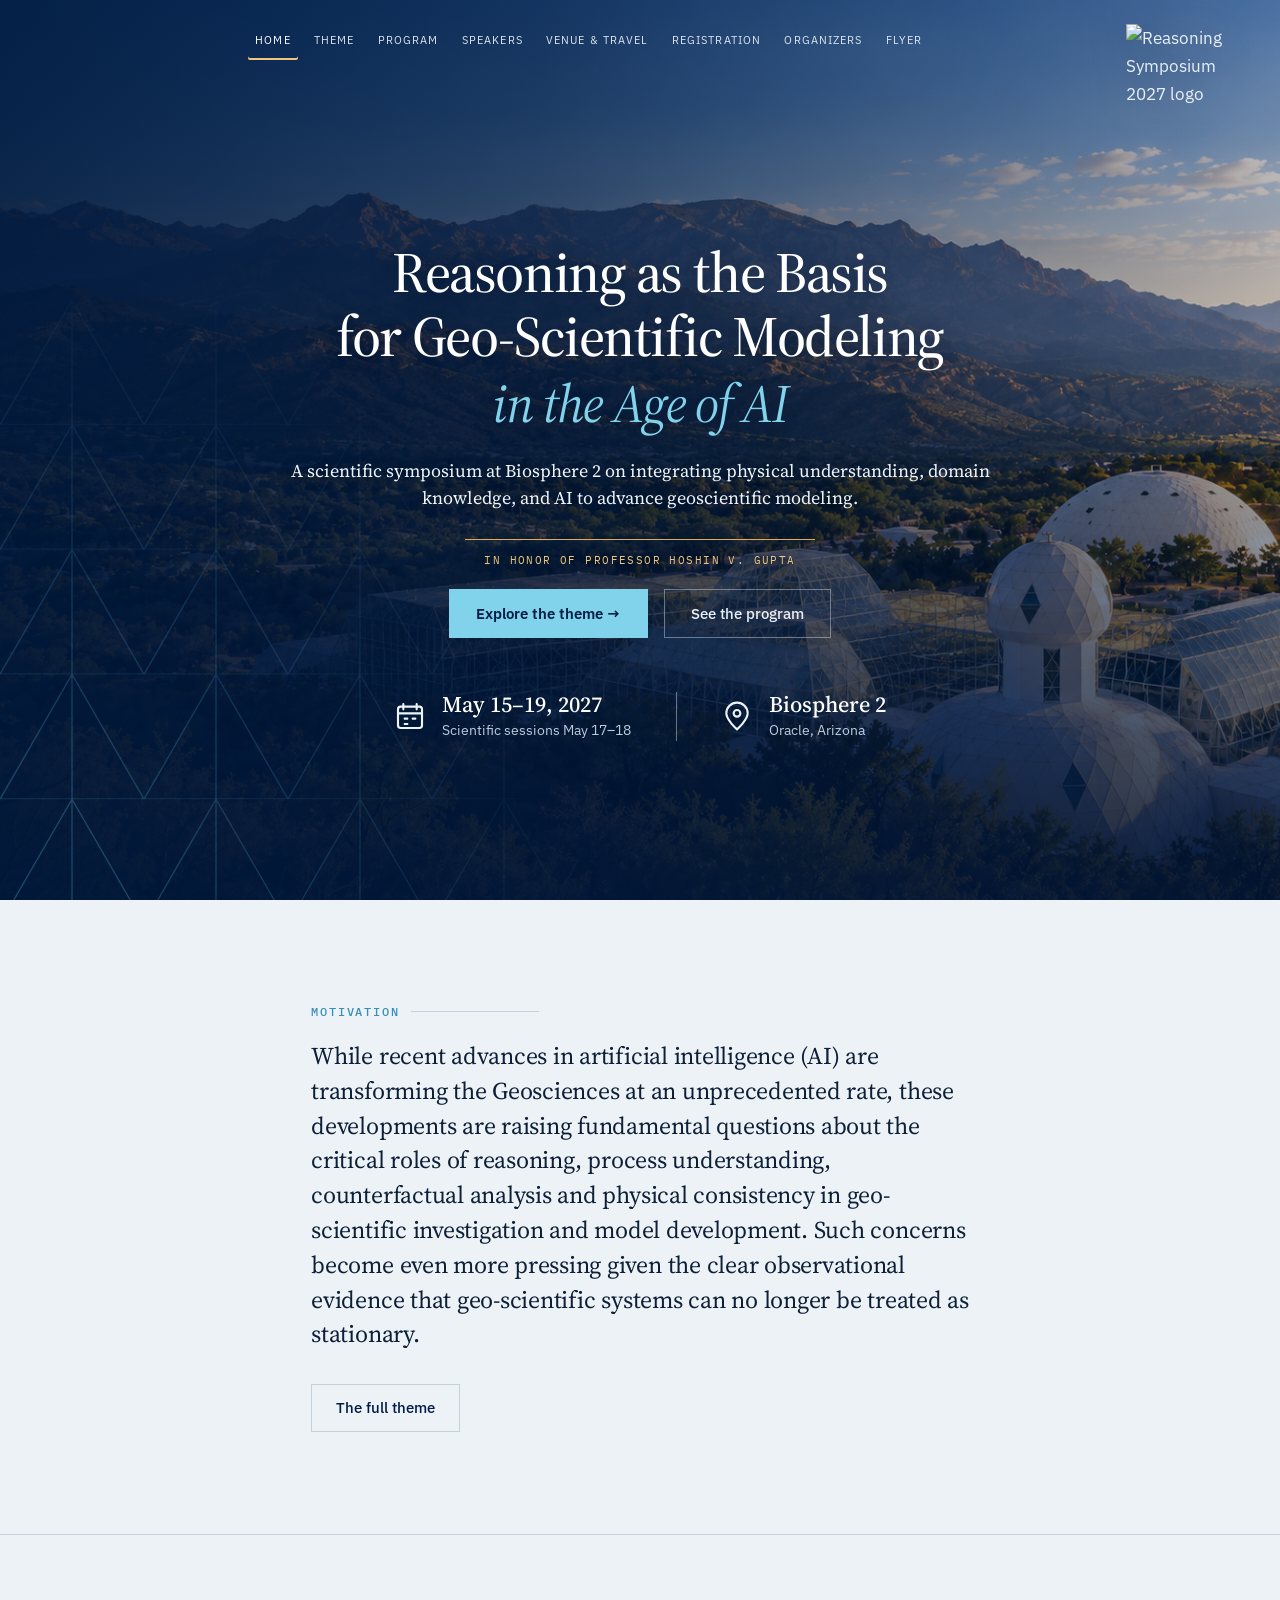
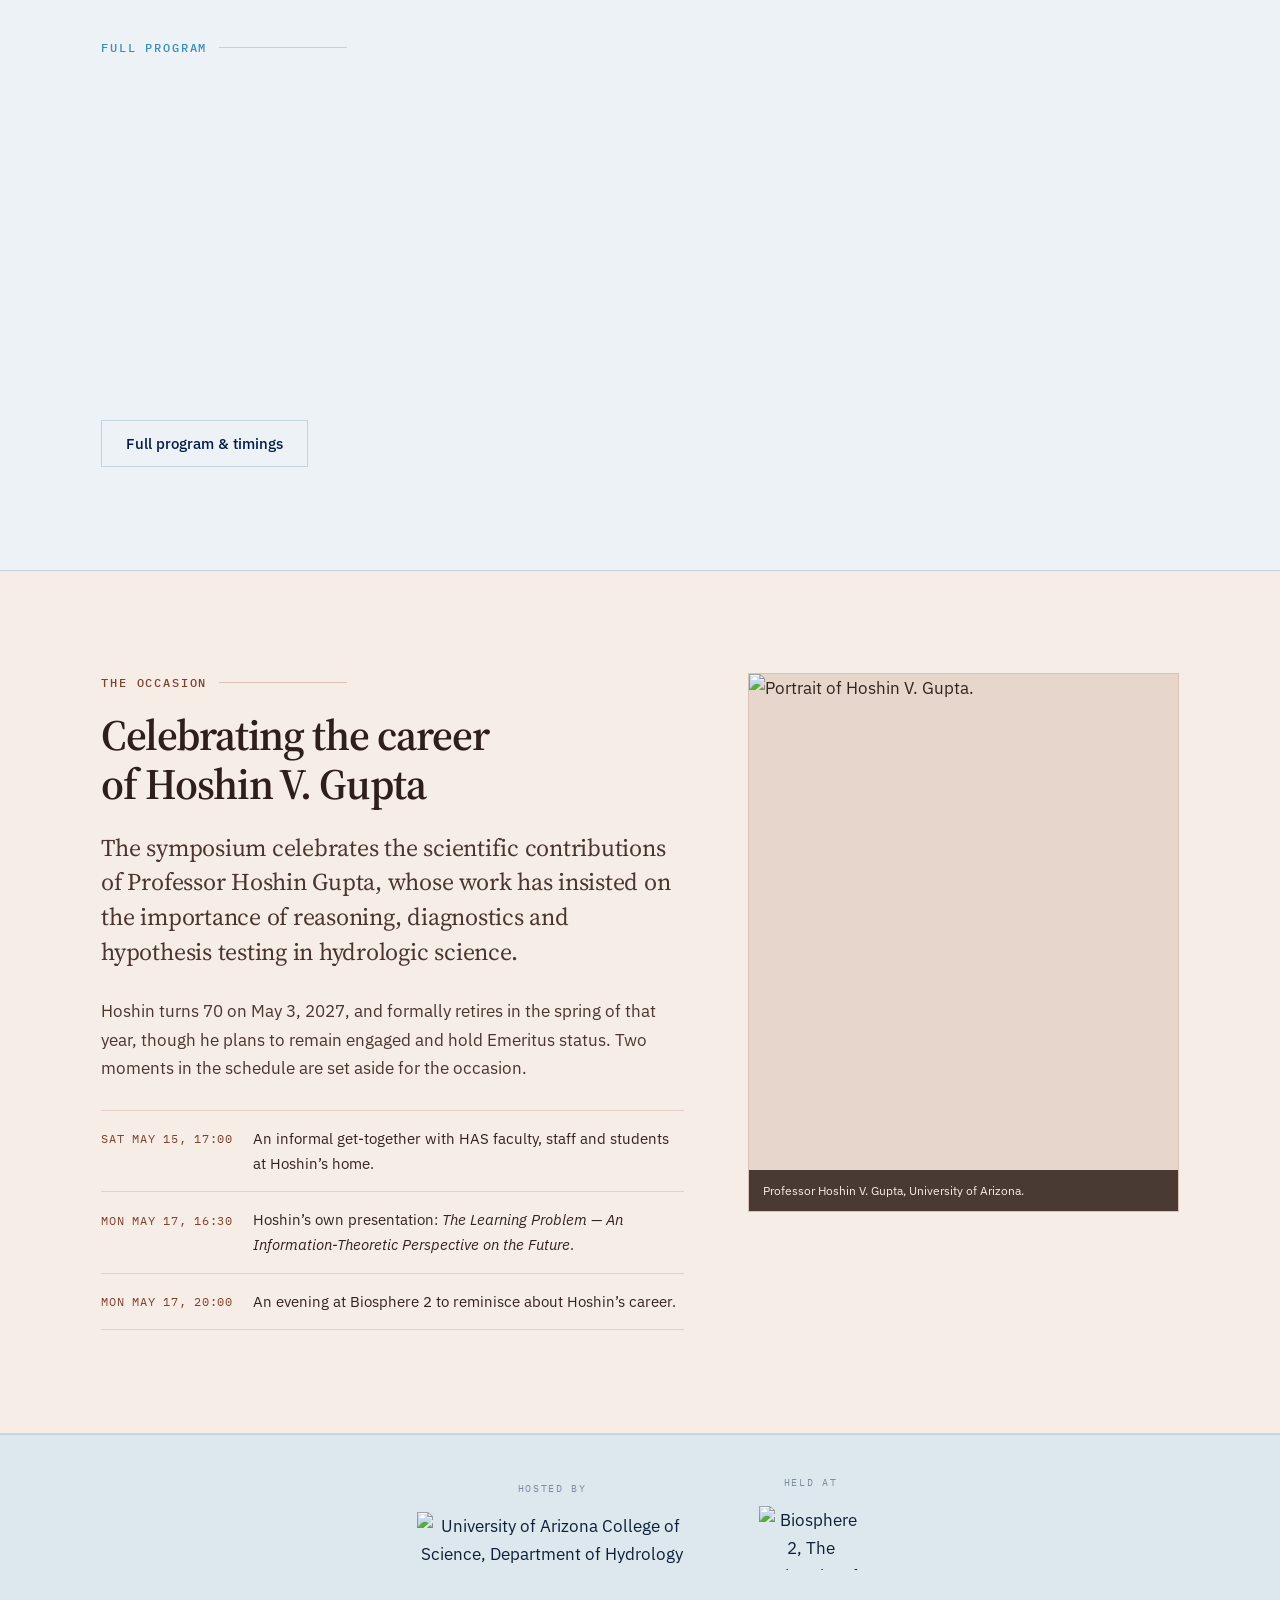
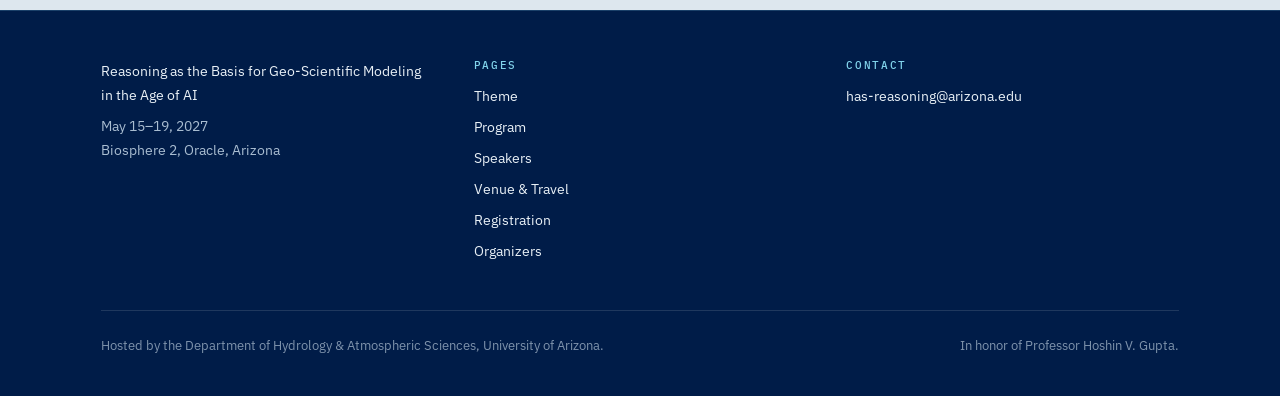
==== commit 8cca3354: "Update index.html" ====
--- a/index.html
+++ b/index.html
@@ -12,7 +12,7 @@
 <link rel="preconnect" href="https://fonts.gstatic.com" crossorigin>
 <link href="https://fonts.googleapis.com/css2?family=Newsreader:ital,opsz,wght@0,6..72,300..600;1,6..72,300..500&family=IBM+Plex+Mono:wght@400;500&family=IBM+Plex+Sans:wght@400;500;600&display=swap" rel="stylesheet">
 <link rel="stylesheet"href="assets/css/site.css?v=20261022editorial2">
-<link rel="preload" as="image" href="assets/img/hero-biosphere2.jpg" fetchpriority="high">
+<link rel="preload" as="image" href="assets/img/B2indexpng.png" fetchpriority="high">
 <script>document.documentElement.className += " js";</script>
 </head>
 <body class="home-page">
--- a/assets/css/site.css
+++ b/assets/css/site.css
@@ -233,7 +233,7 @@
 /* Declared here, not via a custom property set in an inline style: url() inside
    a custom property is resolved relative to the stylesheet that consumes the
    var(), which silently rewrote this path to assets/css/assets/img/... */
-.hero--home .hero__media { background-image: url("../img/hero-biosphere2.jpg"); }
+.hero--home .hero__media { background-image: url("../img/B2indexpng.png"); }
 /* Fallback atmosphere when no photograph is present: the B2 space-frame */
 .hero__frame {
   position: absolute; inset: 0; z-index: -1;
@@ -1218,3 +1218,36 @@
 }
 
 
+/* Geometric pattern — homepage lower-left */
+
+.home-page .hero--home .hero__truss--home {
+  position: absolute;
+  inset: auto auto 0 0;
+
+  width: min(43vw, 640px);
+  height: min(75%, 600px);
+
+  z-index: 1;
+  opacity: 0.35;
+  pointer-events: none;
+
+  -webkit-mask-image: radial-gradient(
+    ellipse at bottom left,
+    black 15%,
+    transparent 80%
+  );
+
+  mask-image: radial-gradient(
+    ellipse at bottom left,
+    black 15%,
+    transparent 80%
+  );
+}
+
+@media (max-width: 700px) {
+  .home-page .hero--home .hero__truss--home {
+    width: 70vw;
+    opacity: 0.18;
+  }
+}
+
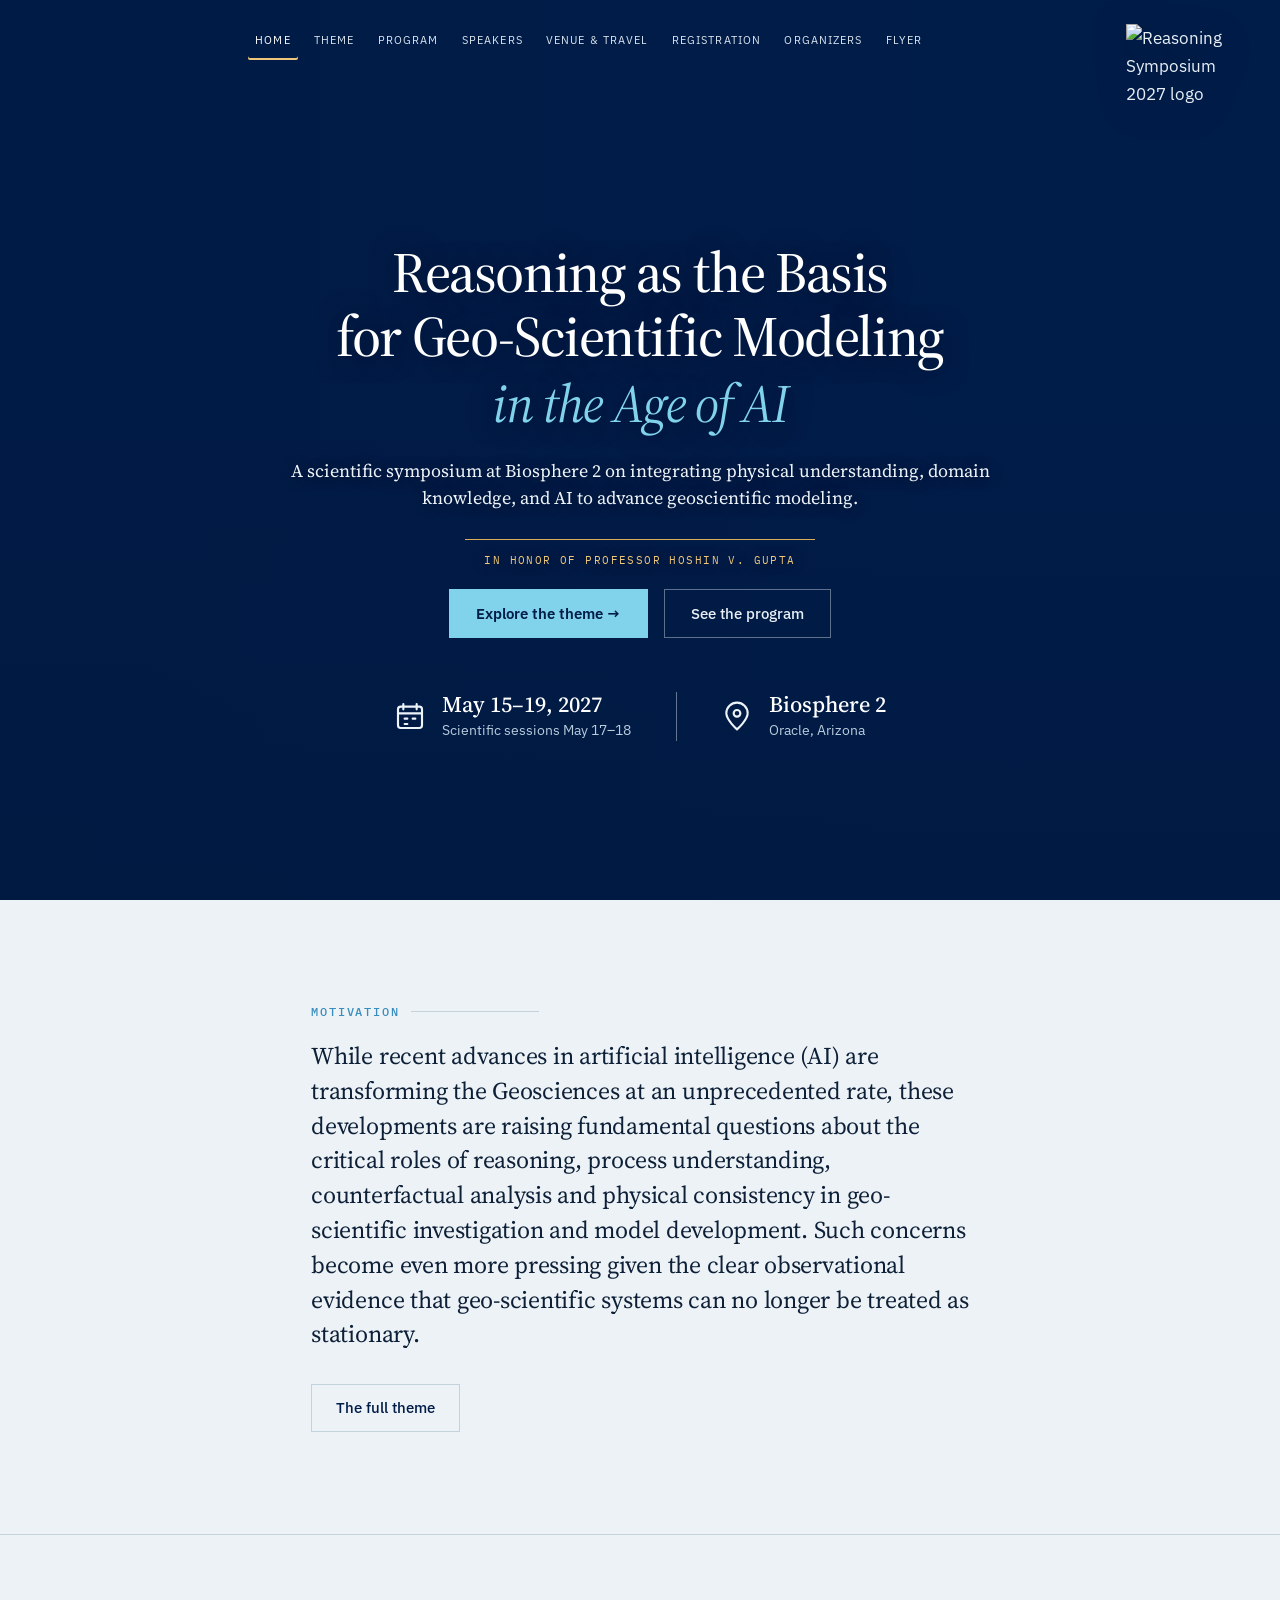
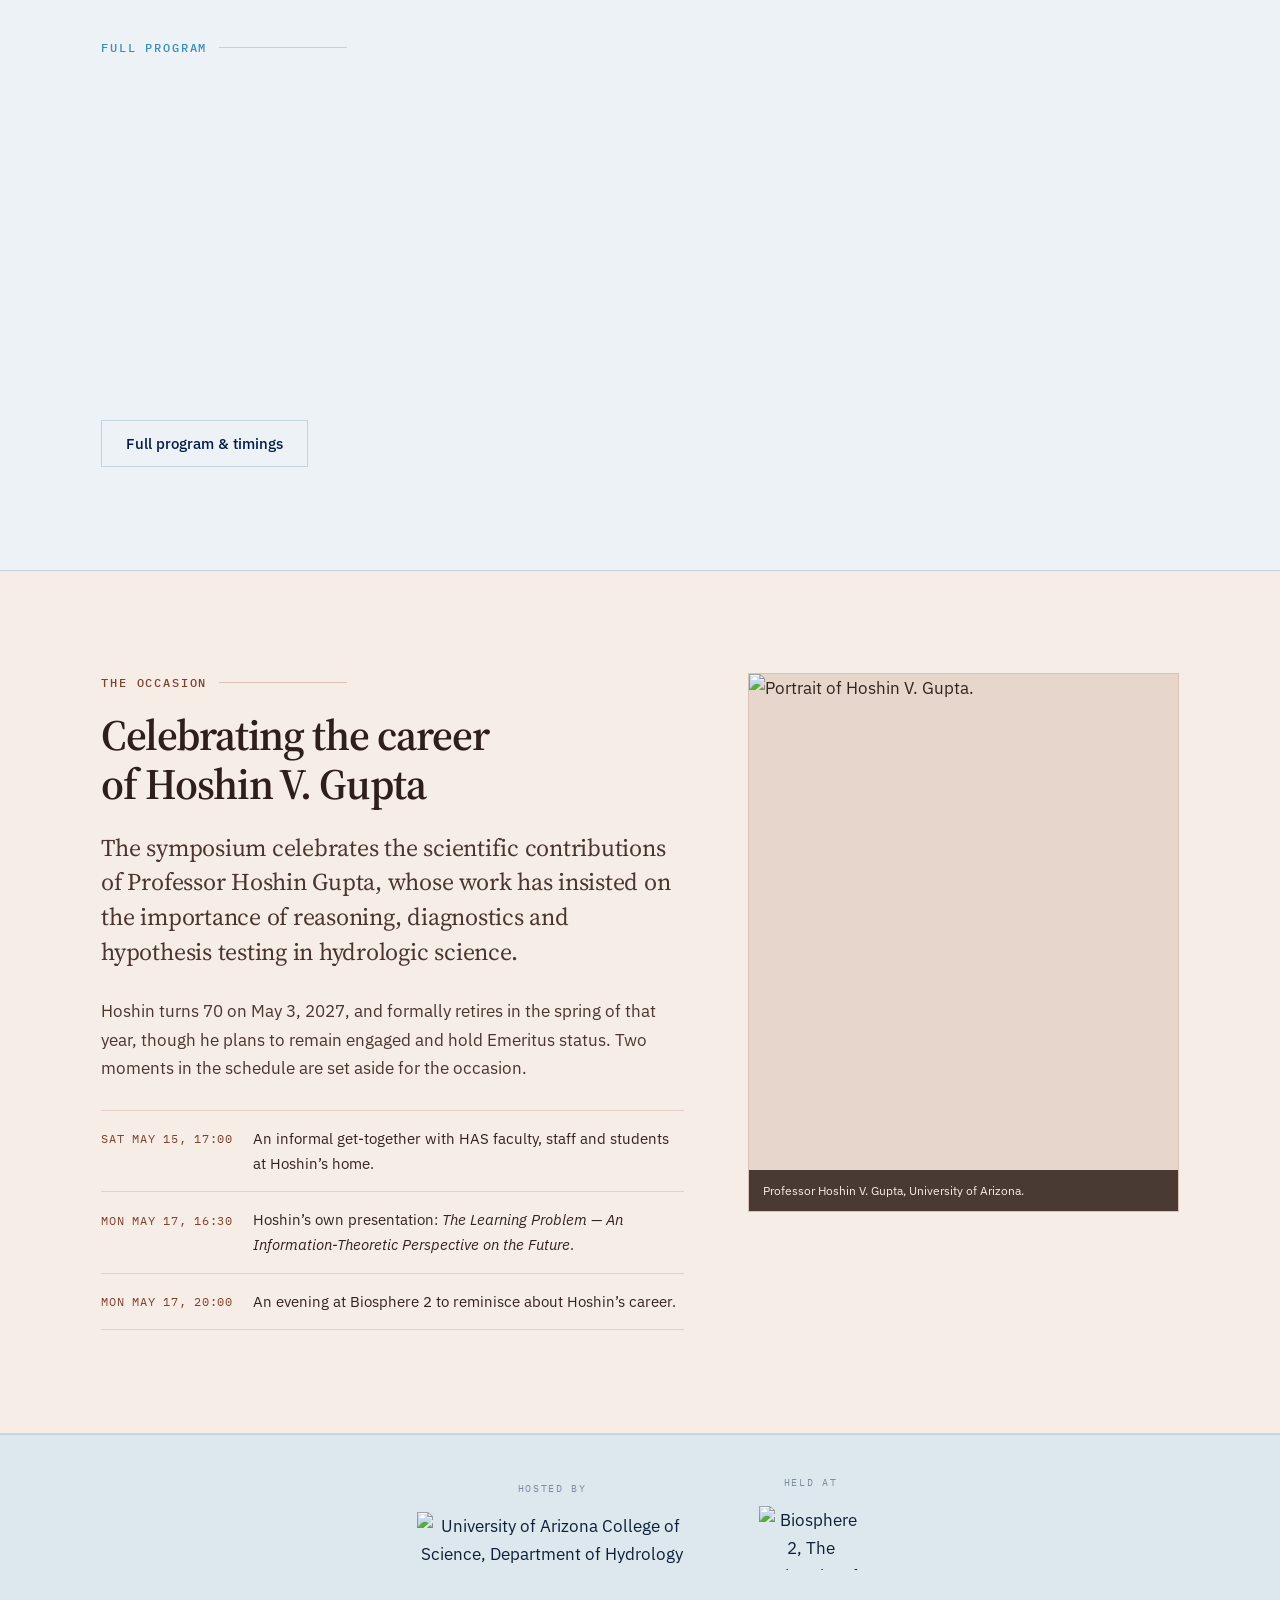
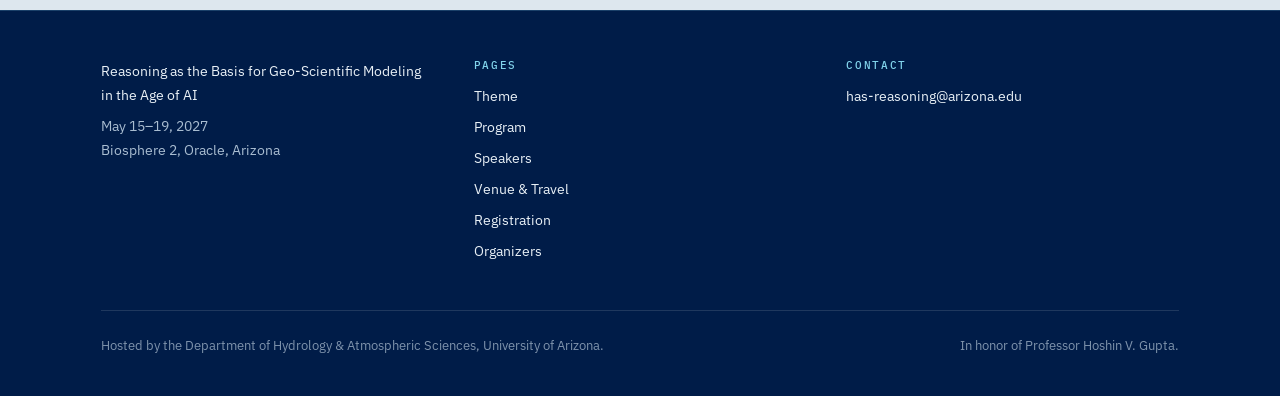
==== commit 79f7e83b: "Update index.html" ====
--- a/index.html
+++ b/index.html
@@ -11,7 +11,7 @@
 <link rel="preconnect" href="https://fonts.googleapis.com">
 <link rel="preconnect" href="https://fonts.gstatic.com" crossorigin>
 <link href="https://fonts.googleapis.com/css2?family=Newsreader:ital,opsz,wght@0,6..72,300..600;1,6..72,300..500&family=IBM+Plex+Mono:wght@400;500&family=IBM+Plex+Sans:wght@400;500;600&display=swap" rel="stylesheet">
-<link rel="stylesheet"href="assets/css/site.css?v=20261022editorial2">
+<link rel="stylesheet" href="assets/css/site.css?v=20261022b2index">
 <link rel="preload" as="image" href="assets/img/B2indexpng.png" fetchpriority="high">
 <script>document.documentElement.className += " js";</script>
 </head>
--- a/assets/css/site.css
+++ b/assets/css/site.css
@@ -1251,3 +1251,31 @@
   }
 }
 
+
+/* Homepage background — refined editorial version */
+
+.home-page .hero--home .hero__media {
+  background-image: url("../img/hero-symposium-v2.jpg");
+  background-position: center center;
+  background-size: cover;
+}
+
+/* The new background already has a navy gradient */
+.home-page .hero--home .hero__frame {
+  background:
+    linear-gradient(
+      90deg,
+      rgba(0, 24, 59, 0.20),
+      transparent 75%
+    ),
+    linear-gradient(
+      0deg,
+      rgba(0, 20, 52, 0.25),
+      transparent 55%
+    );
+}
+
+/* Remove the oversized triangular SVG overlay */
+.home-page .hero--home .hero__truss--home {
+  display: none !important;
+}
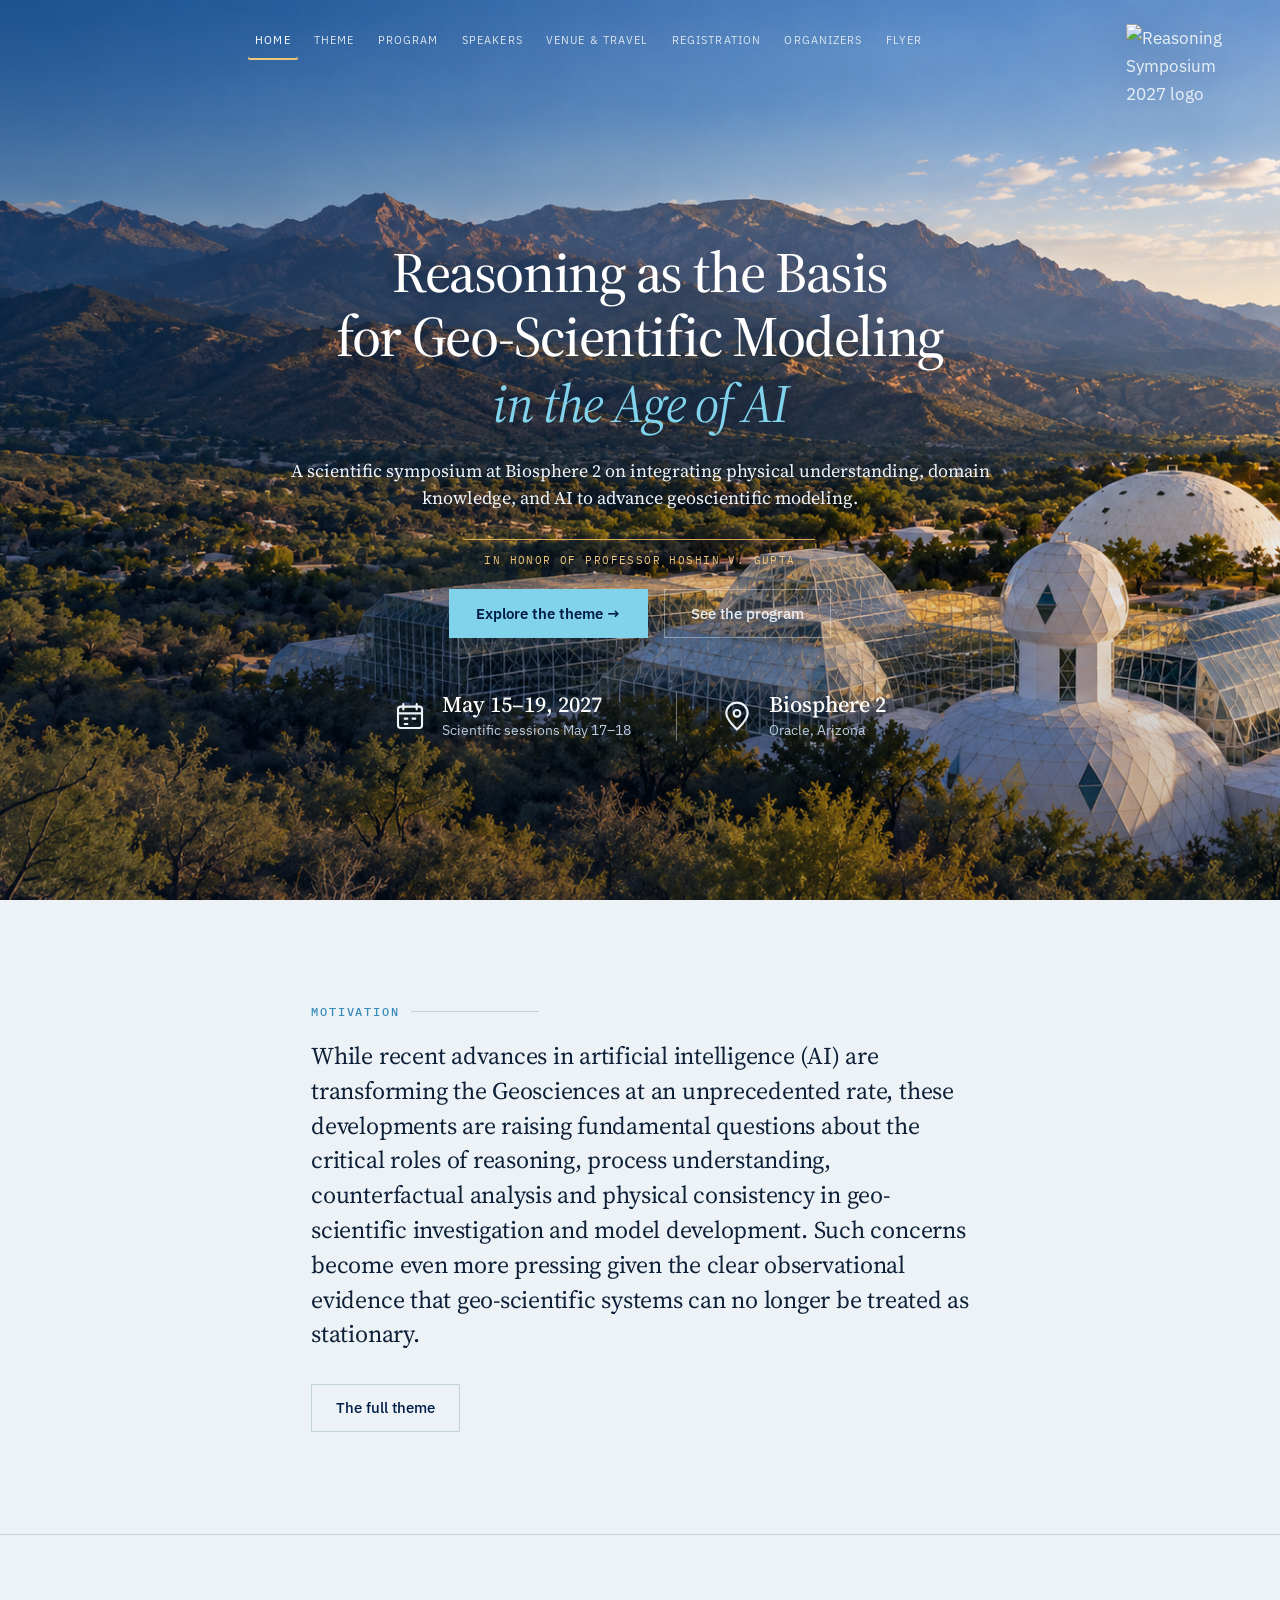
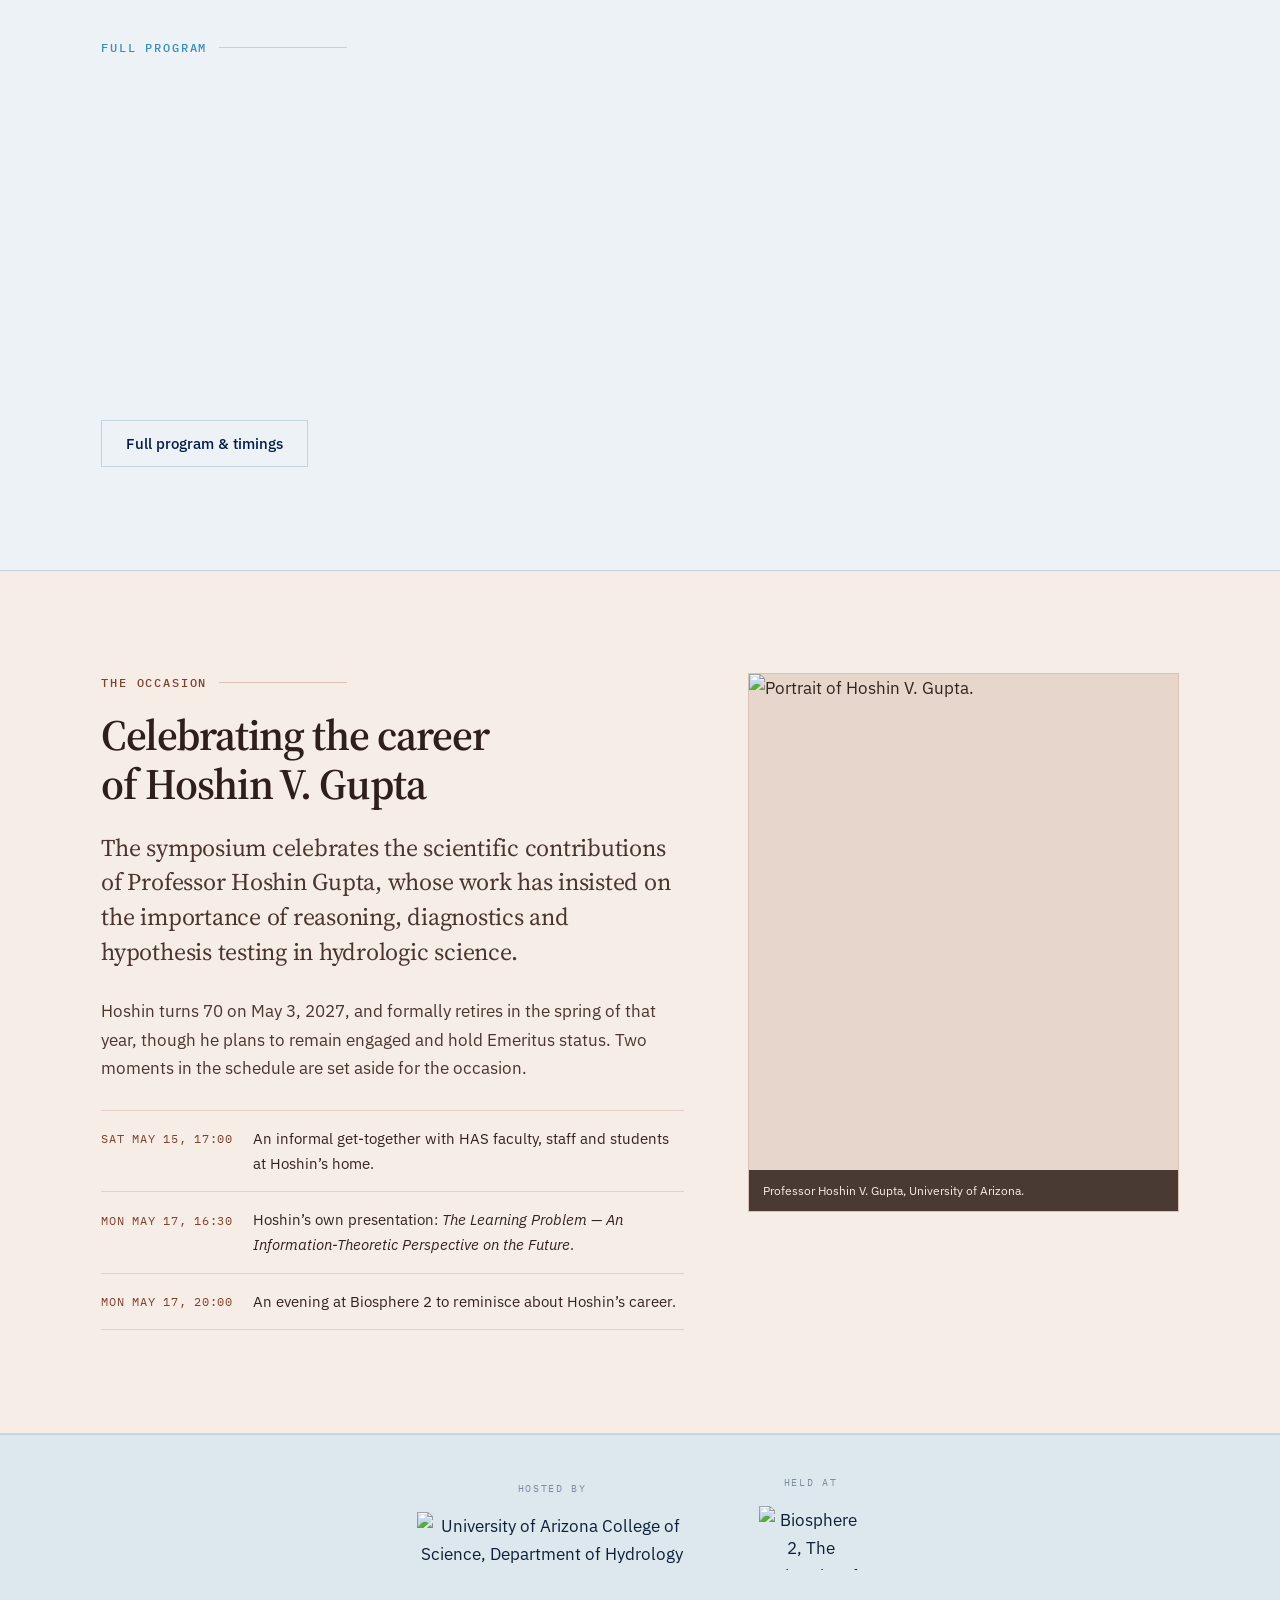
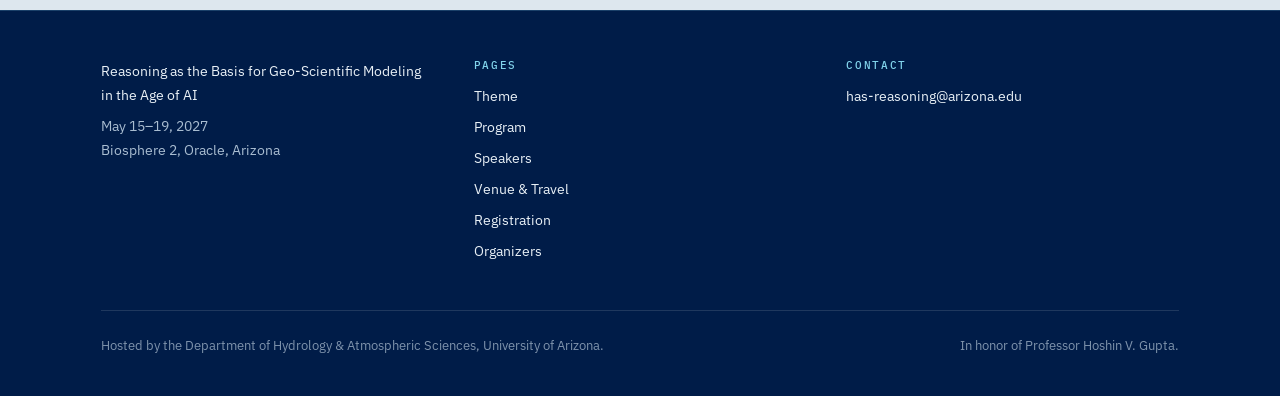
==== commit 42ecd172: "Update index.html" ====
--- a/index.html
+++ b/index.html
@@ -11,7 +11,7 @@
 <link rel="preconnect" href="https://fonts.googleapis.com">
 <link rel="preconnect" href="https://fonts.gstatic.com" crossorigin>
 <link href="https://fonts.googleapis.com/css2?family=Newsreader:ital,opsz,wght@0,6..72,300..600;1,6..72,300..500&family=IBM+Plex+Mono:wght@400;500&family=IBM+Plex+Sans:wght@400;500;600&display=swap" rel="stylesheet">
-<link rel="stylesheet" href="assets/css/site.css?v=20261022b2index">
+<link rel="stylesheet" href="assets/css/site.css?v=20261022v3">
 <link rel="preload" as="image" href="assets/img/B2indexpng.png" fetchpriority="high">
 <script>document.documentElement.className += " js";</script>
 </head>
--- a/assets/css/site.css
+++ b/assets/css/site.css
@@ -1255,7 +1255,7 @@
 /* Homepage background — refined editorial version */
 
 .home-page .hero--home .hero__media {
-  background-image: url("../img/hero-symposium-v2.jpg");
+  background-image: url("../img/B2indexpng.png");
   background-position: center center;
   background-size: cover;
 }
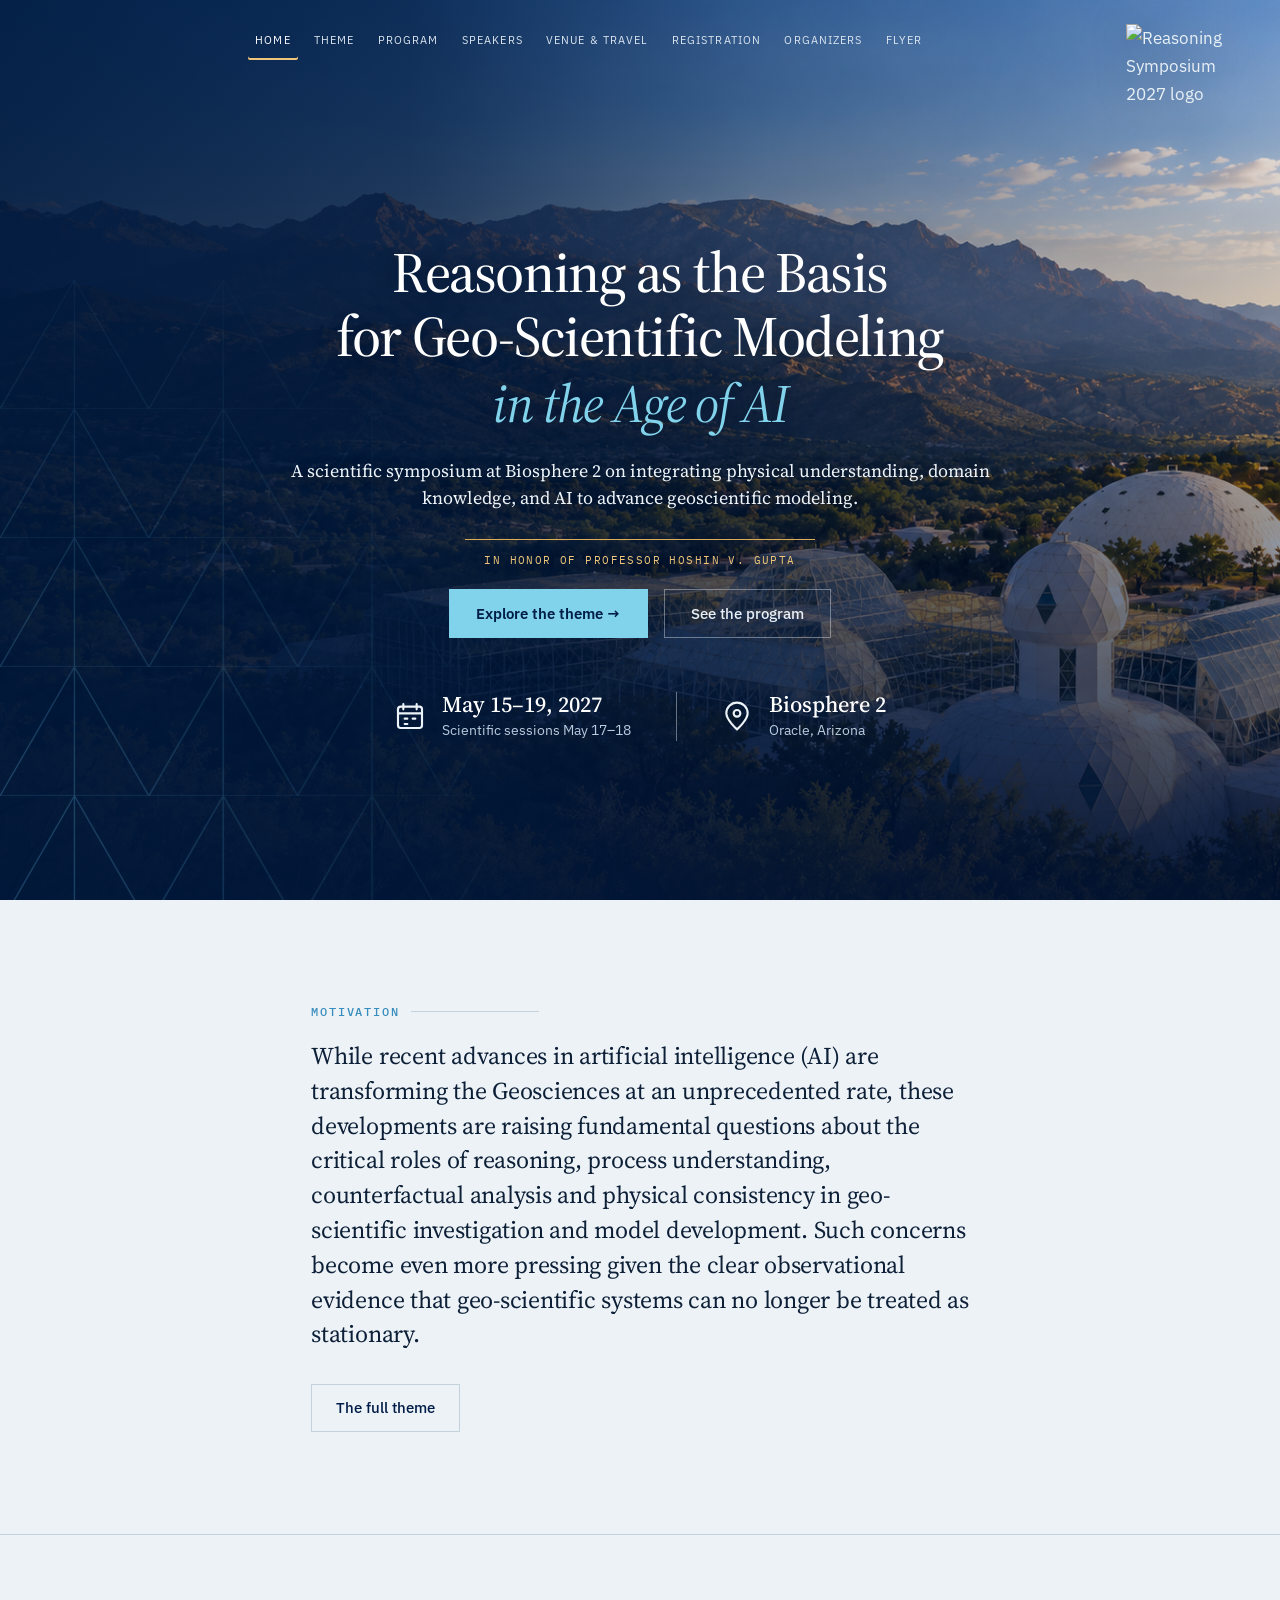
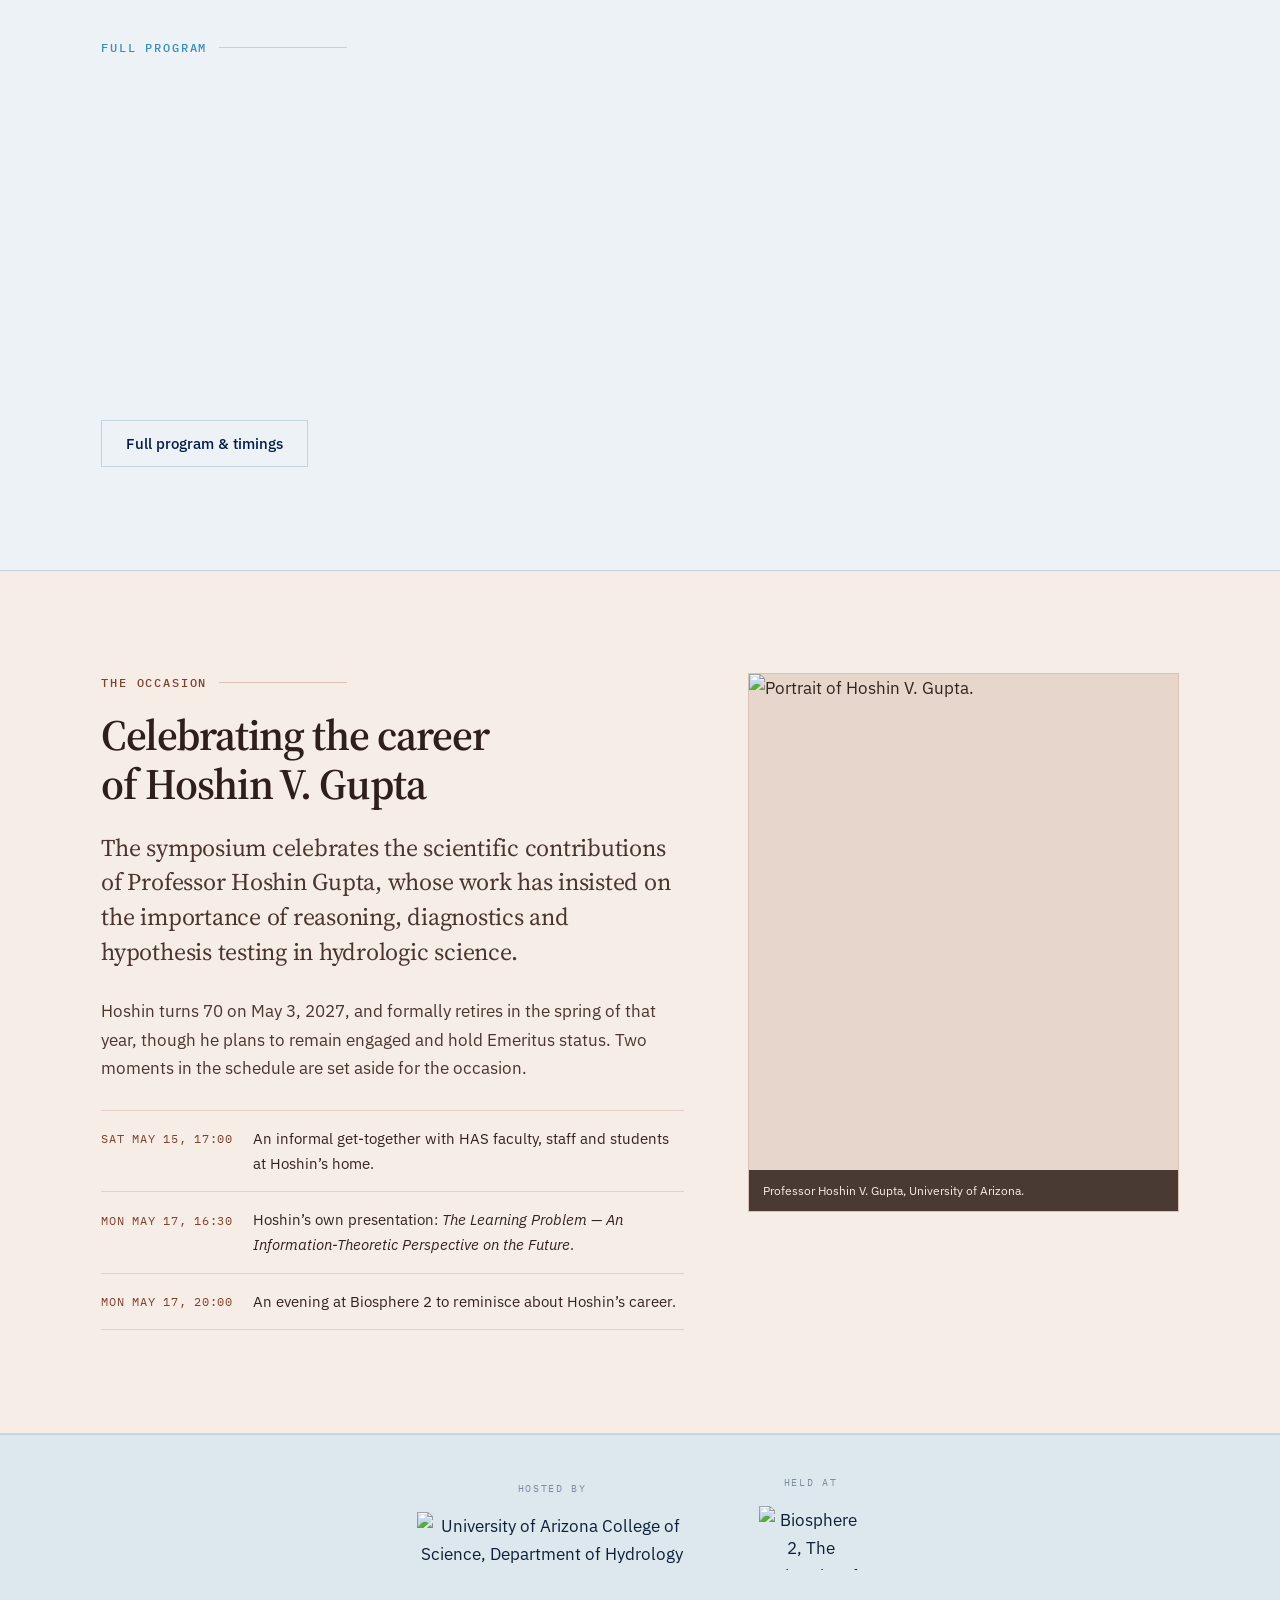
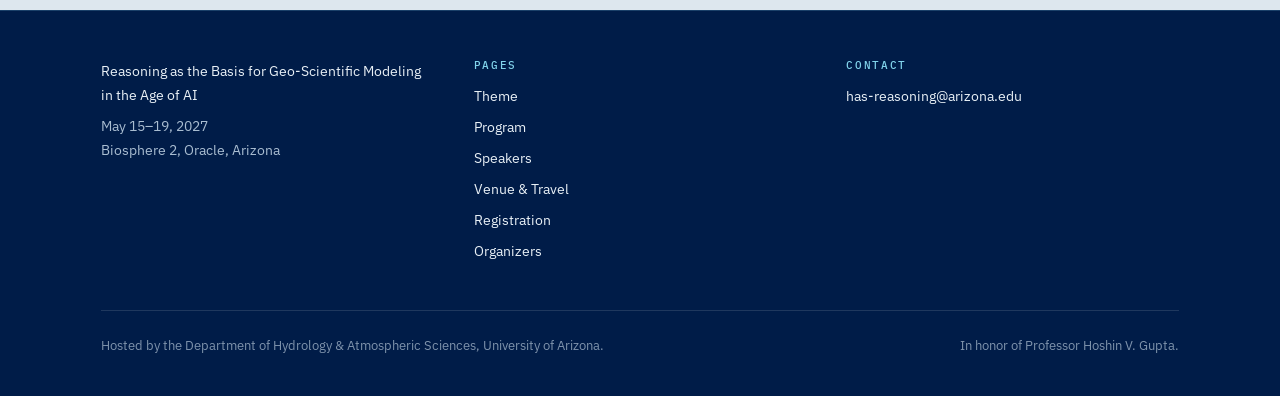
==== commit 0a539008: "Update index.html" ====
--- a/index.html
+++ b/index.html
@@ -11,7 +11,7 @@
 <link rel="preconnect" href="https://fonts.googleapis.com">
 <link rel="preconnect" href="https://fonts.gstatic.com" crossorigin>
 <link href="https://fonts.googleapis.com/css2?family=Newsreader:ital,opsz,wght@0,6..72,300..600;1,6..72,300..500&family=IBM+Plex+Mono:wght@400;500&family=IBM+Plex+Sans:wght@400;500;600&display=swap" rel="stylesheet">
-<link rel="stylesheet" href="assets/css/site.css?v=20261022v3">
+<link rel="stylesheet" href="assets/css/site.css?v=20261022v4">
 <link rel="preload" as="image" href="assets/img/B2indexpng.png" fetchpriority="high">
 <script>document.documentElement.className += " js";</script>
 </head>
--- a/assets/css/site.css
+++ b/assets/css/site.css
@@ -1252,7 +1252,8 @@
 }
 
 
-/* Homepage background — refined editorial version */
+
+/* Homepage background — final editorial treatment */
 
 .home-page .hero--home .hero__media {
   background-image: url("../img/B2indexpng.png");
@@ -1260,22 +1261,52 @@
   background-size: cover;
 }
 
-/* The new background already has a navy gradient */
+/* Strong navy on the left, clear architecture on the right */
 .home-page .hero--home .hero__frame {
   background:
     linear-gradient(
       90deg,
-      rgba(0, 24, 59, 0.20),
-      transparent 75%
+      rgba(0, 24, 59, 0.88) 0%,
+      rgba(0, 24, 59, 0.75) 32%,
+      rgba(0, 24, 59, 0.38) 60%,
+      rgba(0, 24, 59, 0.05) 100%
     ),
     linear-gradient(
       0deg,
-      rgba(0, 20, 52, 0.25),
-      transparent 55%
+      rgba(0, 17, 48, 0.90) 0%,
+      rgba(0, 17, 48, 0.55) 27%,
+      rgba(0, 17, 48, 0.12) 65%,
+      transparent 100%
     );
 }
 
-/* Remove the oversized triangular SVG overlay */
+/* Subtle geometric pattern in the lower-left */
 .home-page .hero--home .hero__truss--home {
-  display: none !important;
-}
+  display: block !important;
+  position: absolute;
+  inset: auto auto 0 0;
+  width: min(38vw, 620px);
+  height: min(75%, 620px);
+  z-index: 1;
+  opacity: 0.32;
+  pointer-events: none;
+
+  -webkit-mask-image: radial-gradient(
+    ellipse at bottom left,
+    black 15%,
+    transparent 85%
+  );
+
+  mask-image: radial-gradient(
+    ellipse at bottom left,
+    black 15%,
+    transparent 85%
+  );
+}
+
+@media (max-width: 700px) {
+  .home-page .hero--home .hero__truss--home {
+    width: 70vw;
+    opacity: 0.18;
+  }
+}
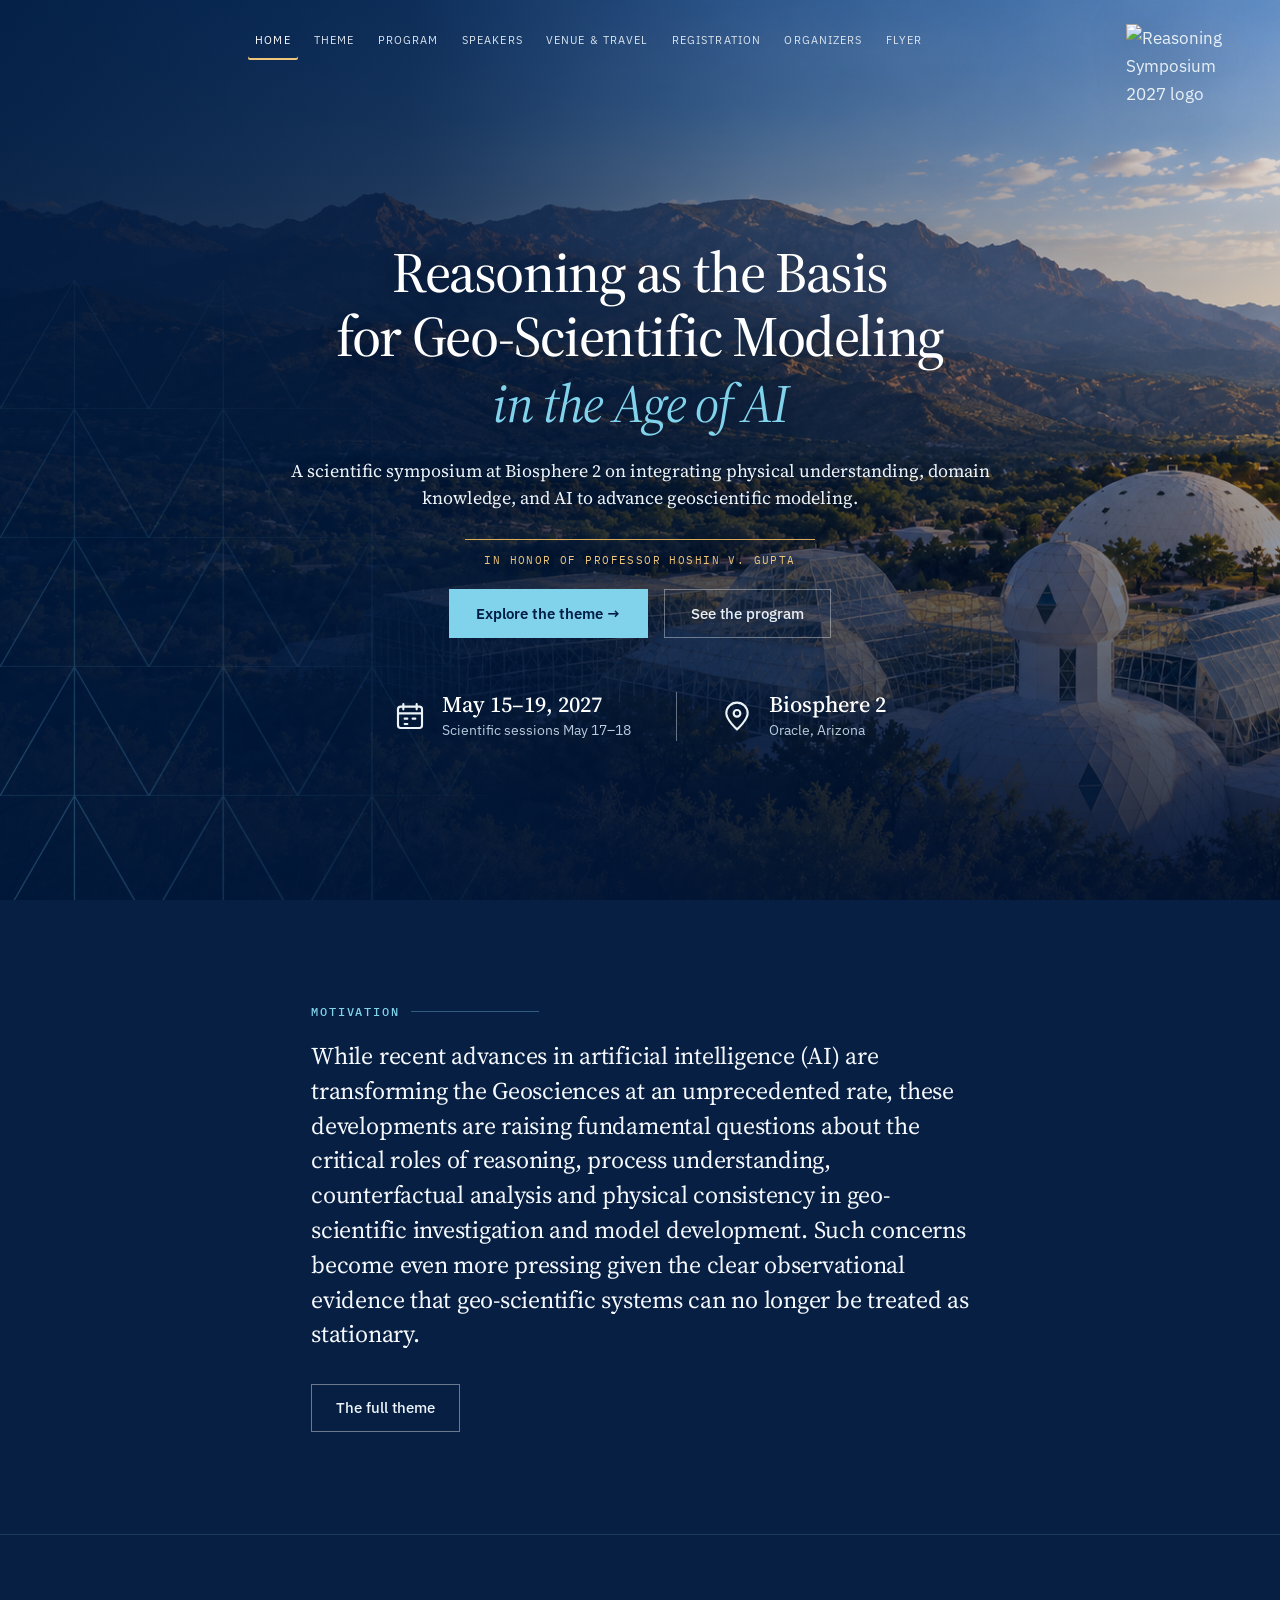
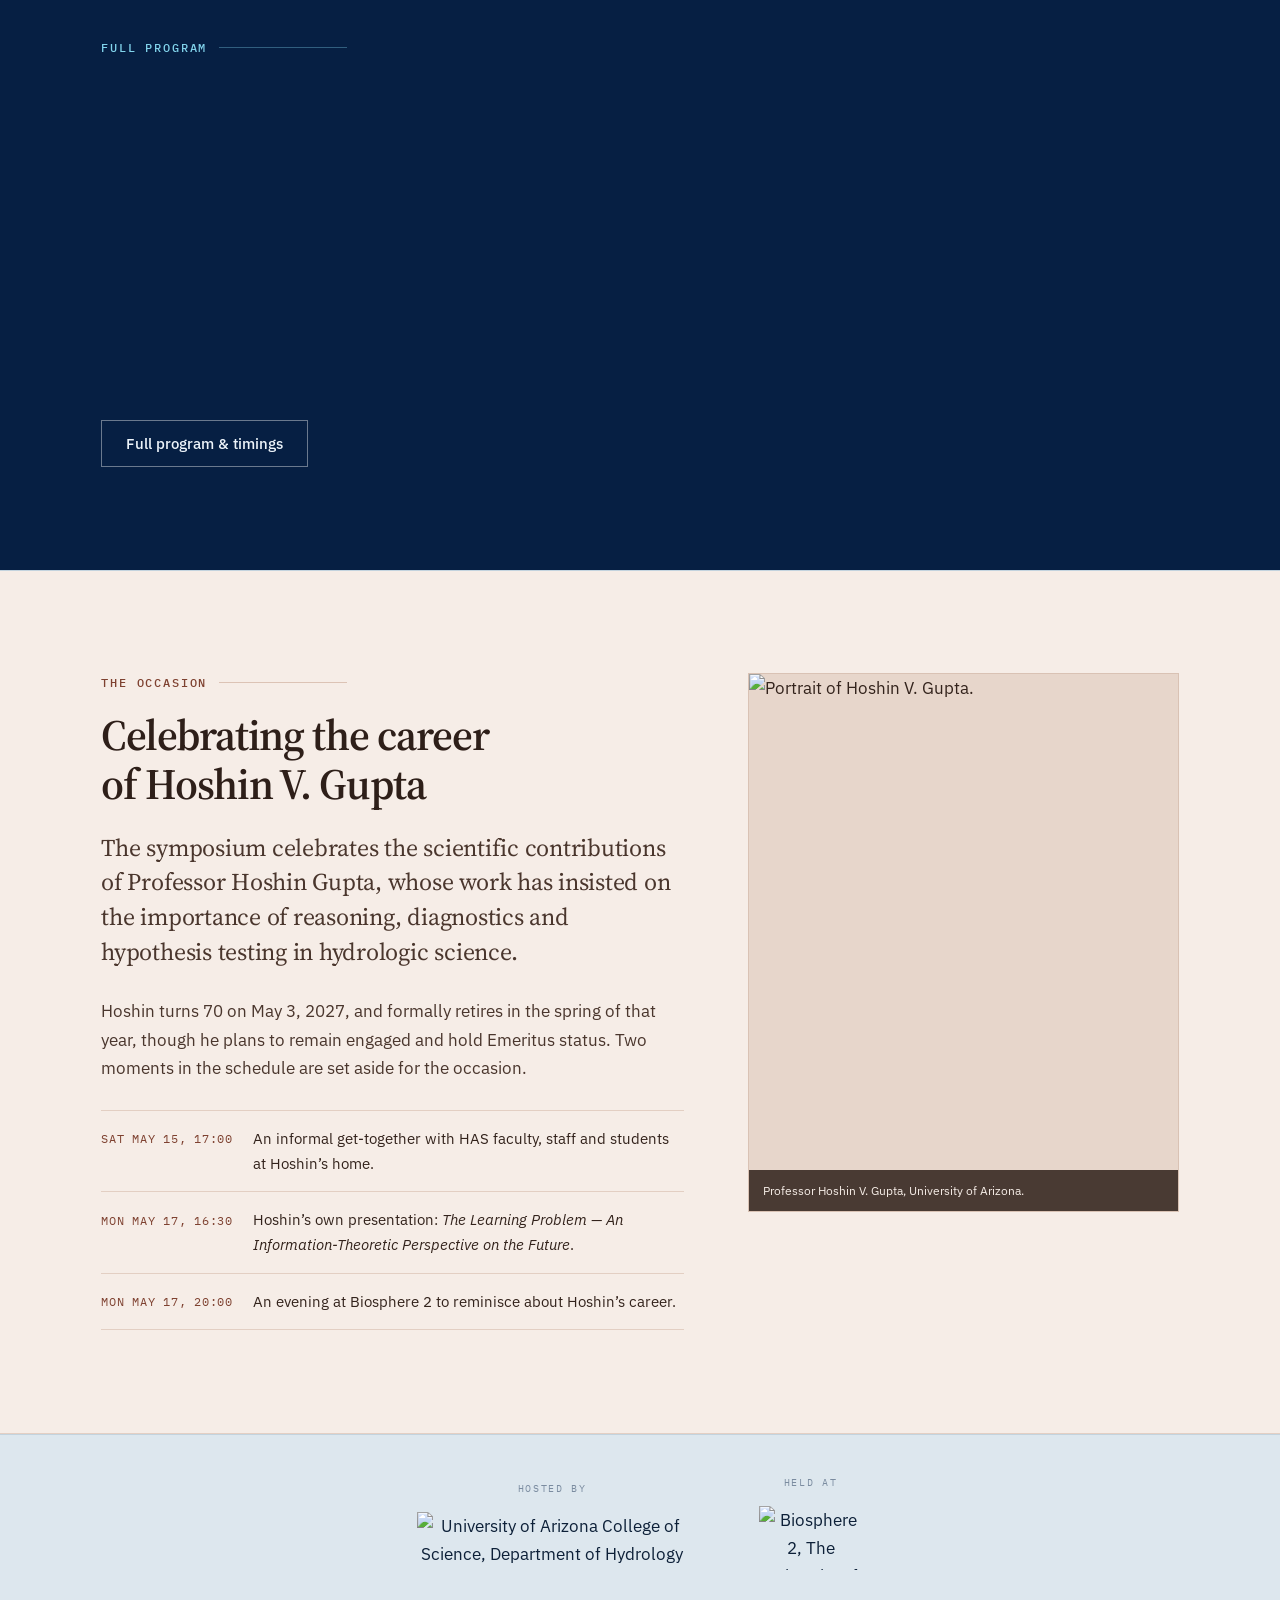
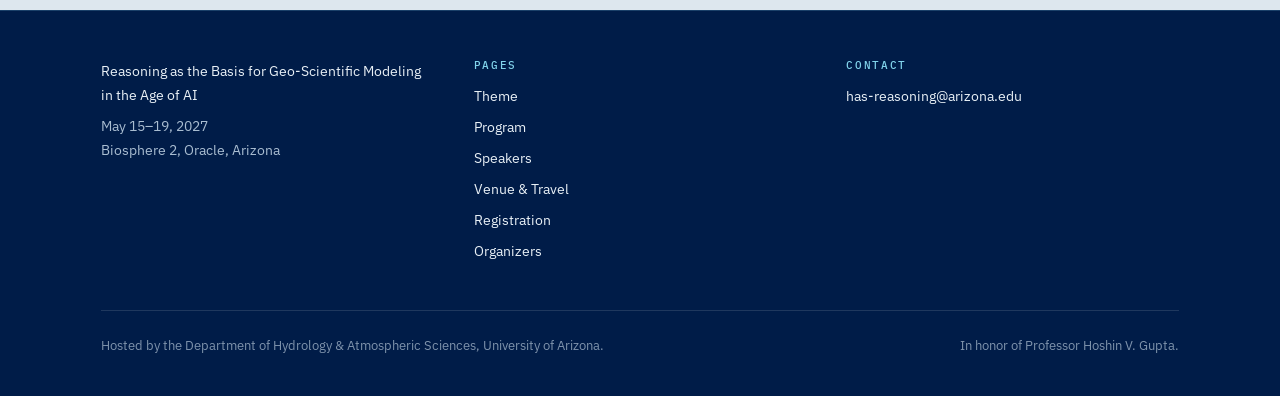
==== commit c6ad2a37: "Update index.html" ====
--- a/index.html
+++ b/index.html
@@ -11,7 +11,7 @@
 <link rel="preconnect" href="https://fonts.googleapis.com">
 <link rel="preconnect" href="https://fonts.gstatic.com" crossorigin>
 <link href="https://fonts.googleapis.com/css2?family=Newsreader:ital,opsz,wght@0,6..72,300..600;1,6..72,300..500&family=IBM+Plex+Mono:wght@400;500&family=IBM+Plex+Sans:wght@400;500;600&display=swap" rel="stylesheet">
-<link rel="stylesheet" href="assets/css/site.css?v=20261022v4">
+<link rel="stylesheet" href="assets/css/site.css?v=20261022dark5">
 <link rel="preload" as="image" href="assets/img/B2indexpng.png" fetchpriority="high">
 <script>document.documentElement.className += " js";</script>
 </head>
@@ -136,7 +136,7 @@
   
     </div>
   </section>
-  <section class="section">
+  <section class="section section--dark">
     <div class="wrap wrap--narrow">
       <p class="eyebrow">Motivation</p>
       <p class="lede">While recent advances in artificial intelligence (AI) are transforming the
@@ -148,7 +148,7 @@
       <div class="btn-row"><a class="btn btn--light" href="theme.html">The full theme</a></div>
     </div>
   </section>
-  <section class="section">
+  <section class="section section--dark">
     <div class="wrap">
       <p class="eyebrow">Full program</p>
       <div class="grid grid--3">
--- a/assets/css/site.css
+++ b/assets/css/site.css
@@ -1310,3 +1310,59 @@
     opacity: 0.18;
   }
 }
+
+
+/* Dark homepage sections */
+
+.home-page .section--dark {
+  background: #061F43;
+  color: #EDF4FA;
+  border-top: 0;
+}
+
+.home-page .section--dark + .section--dark {
+  border-top: 1px solid rgba(129,211,235,0.15);
+}
+
+.home-page .section--dark .lede,
+.home-page .section--dark h2 {
+  color: #F5F8FC;
+}
+
+.home-page .section--dark .eyebrow {
+  color: #81D3EB;
+}
+
+.home-page .section--dark .eyebrow::after {
+  background: rgba(129,211,235,0.35);
+}
+
+/* Motivation link */
+.home-page .section--dark .btn--light {
+  color: #EDF4FA;
+  background: transparent;
+  border-color: rgba(255,255,255,0.4);
+}
+
+.home-page .section--dark .btn--light:hover {
+  background: rgba(255,255,255,0.1);
+  color: #FFFFFF;
+}
+
+/* Program cards on the dark background */
+.home-page .section--dark .card {
+  background: rgba(255,255,255,0.055);
+  border-color: rgba(129,211,235,0.22);
+}
+
+.home-page .section--dark .card h3 {
+  color: #FFFFFF;
+}
+
+.home-page .section--dark .card p {
+  color: #C4D5E5;
+}
+
+.home-page .section--dark .card__tag {
+  color: #81D3EB;
+}
